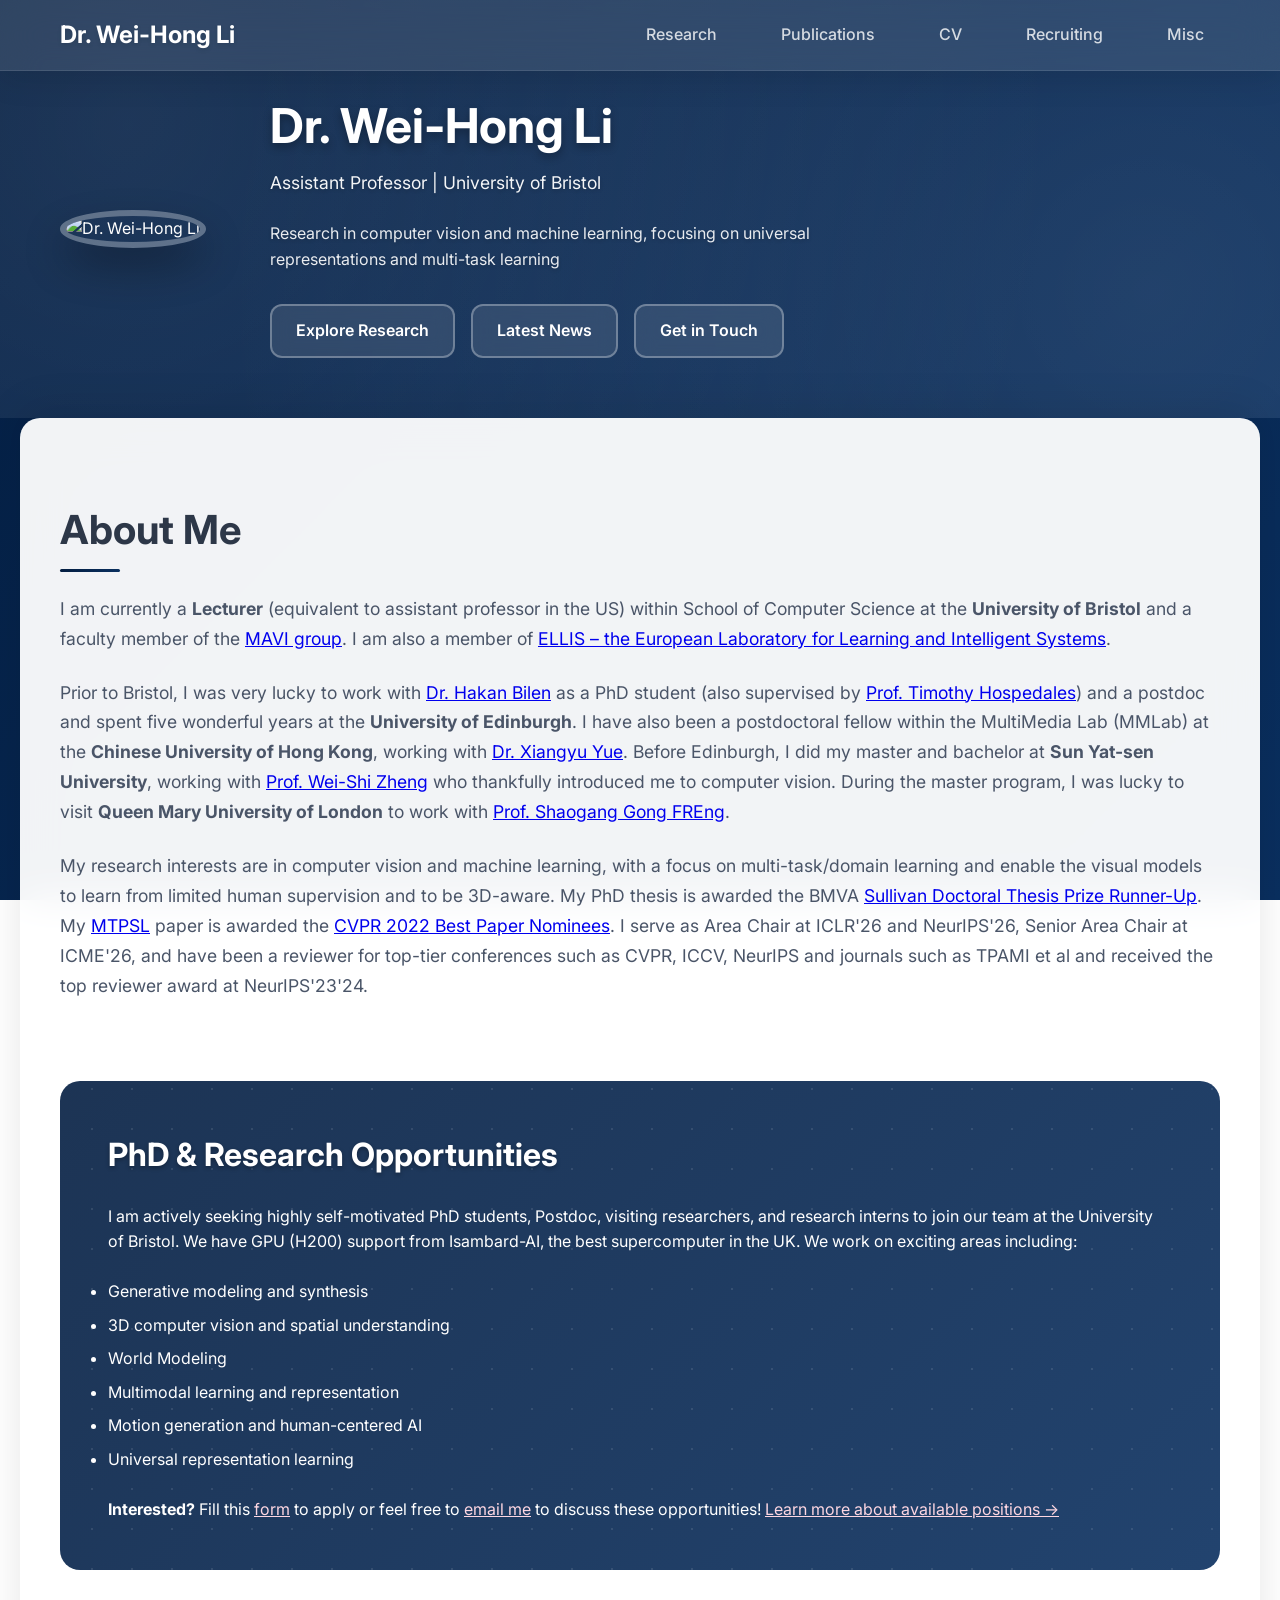
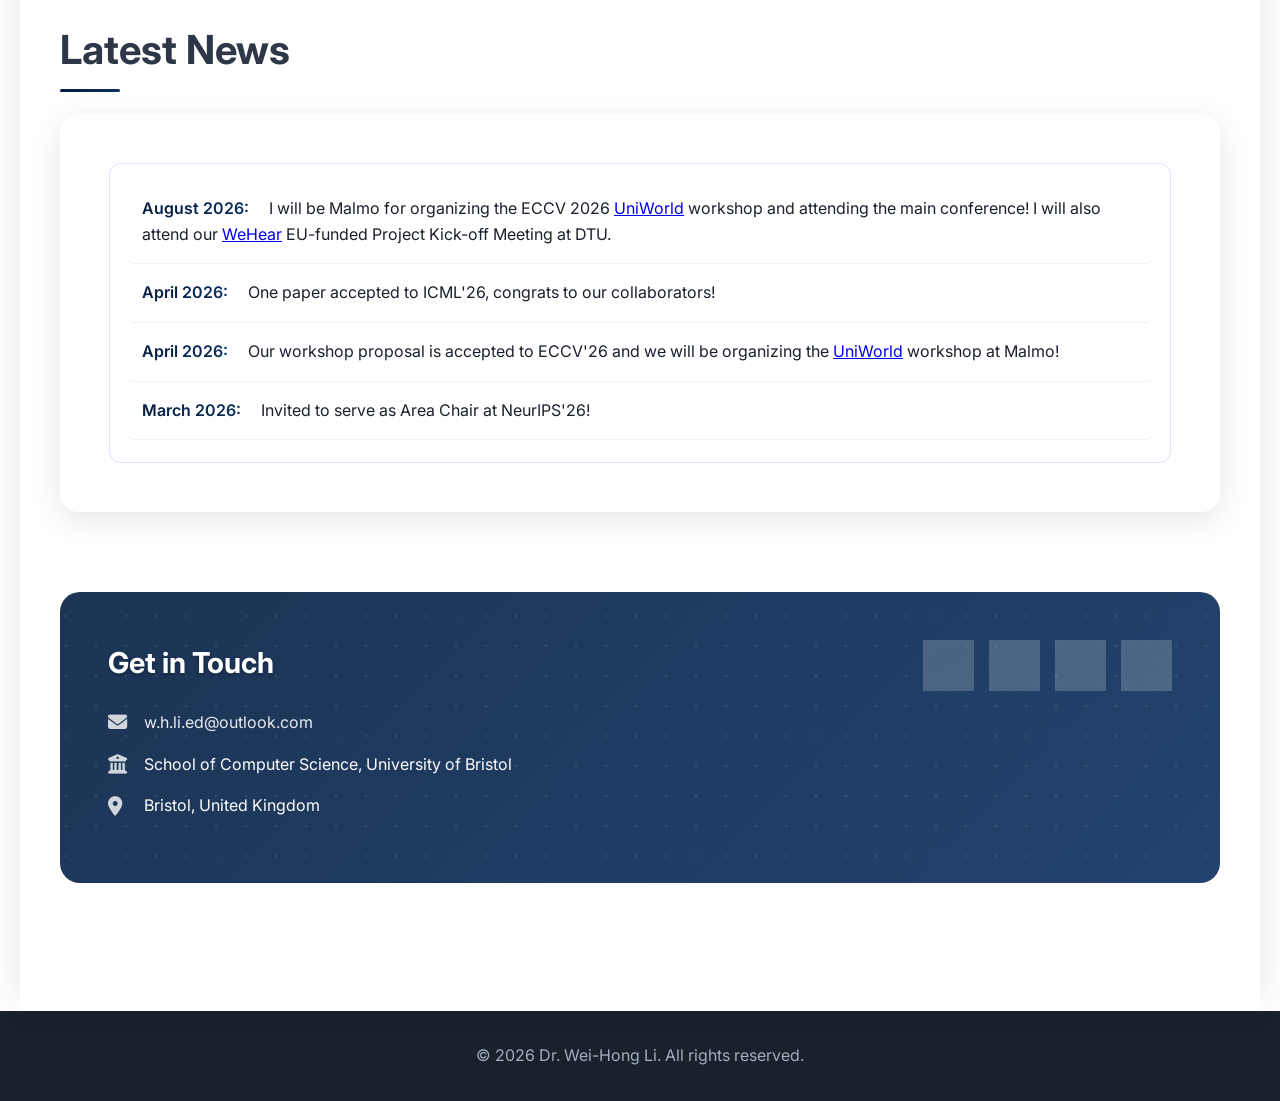
==== index.html @ 45d8a52e "update" ====
<!DOCTYPE html>
<html lang="en">
<head>
    <meta charset="UTF-8">
    <meta name="viewport" content="width=device-width, initial-scale=1.0">
    <title>Dr. Wei-Hong Li | Computer Vision & Machine Learning</title>
    <meta name="description" content="Professor at University of Bristol, specializing in universal representation learning, multi-task learning, and 3D-aware computer vision.">
    <meta name="keywords" content="Wei-Hong Li, Computer Vision, Machine Learning, Multi-task Learning, University of Bristol, MAVI, ELLIS">
    <meta name="author" content="Dr. Wei-Hong Li">
    
    <!-- Open Graph / Facebook -->
    <meta property="og:type" content="website">
    <meta property="og:url" content="https://WeihongLi-ac.github.io/">
    <meta property="og:title" content="Dr. Wei-Hong Li | Computer Vision & Machine Learning">
    <meta property="og:description" content="Professor at University of Bristol, specializing in universal representation learning, multi-task learning, and 3D-aware computer vision.">
    <meta property="og:image" content="https://WeihongLi-ac.github.io/images/MyPic.png">
    
    <!-- Twitter -->
    <meta property="twitter:card" content="summary_large_image">
    <meta property="twitter:url" content="https://WeihongLi-ac.github.io/">
    <meta property="twitter:title" content="Dr. Wei-Hong Li | Computer Vision & Machine Learning">
    <meta property="twitter:description" content="Professor at University of Bristol, specializing in universal representation learning, multi-task learning, and 3D-aware computer vision.">
    <meta property="twitter:image" content="https://WeihongLi-ac.github.io/images/MyPic.png">
    
    <link rel="icon" href="/images/favicon.ico">
    <link href="https://fonts.googleapis.com/css2?family=Inter:wght@300;400;500;600;700&display=swap" rel="stylesheet">
    <link href="https://cdnjs.cloudflare.com/ajax/libs/font-awesome/6.4.0/css/all.min.css" rel="stylesheet">
    
    <style>
        * {
            margin: 0;
            padding: 0;
            box-sizing: border-box;
        }
        
        body {
            font-family: 'Inter', sans-serif;
            line-height: 1.6;
            color: #1a202c;
            background: linear-gradient(135deg, #041E42 0%, #0A2F5F 100%);
            background-attachment: fixed;
        }
        
        .container {
            max-width: 1200px;
            margin: 0 auto;
            padding: 0 20px;
        }
        
        /* Navigation */
        .navbar {
            background: rgba(255, 255, 255, 0.1);
            backdrop-filter: blur(20px);
            position: fixed;
            top: 0;
            left: 0;
            right: 0;
            z-index: 1000;
            padding: 1rem 0;
            border-bottom: 1px solid rgba(255, 255, 255, 0.1);
            box-shadow: 0 8px 32px rgba(0, 0, 0, 0.1);
        }
        
        .nav-container {
            display: flex;
            justify-content: space-between;
            align-items: center;
        }
        
        .logo {
            font-size: 1.5rem;
            font-weight: 700;
            color: #ffffff;
            text-decoration: none;
            text-shadow: 0 2px 4px rgba(0, 0, 0, 0.1);
        }
        
        .nav-links {
            display: flex;
            list-style: none;
            gap: 2rem;
        }
        
        .nav-links a {
            color: rgba(255, 255, 255, 0.8);
            text-decoration: none;
            font-weight: 500;
            transition: all 0.3s ease;
            padding: 0.5rem 1rem;
            border-radius: 8px;
            position: relative;
        }
        
        .nav-links a:hover {
            color: #ffffff;
            background: rgba(255, 255, 255, 0.1);
            transform: translateY(-2px);
        }
        
        .mobile-menu-btn {
            display: none;
            background: none;
            border: none;
            font-size: 1.5rem;
            color: #4a5568;
            cursor: pointer;
        }
        
        /* Hero Section */
        .hero {
            padding: 100px 0 60px 0;
            background: linear-gradient(135deg, rgba(4, 30, 66, 0.9) 0%, rgba(10, 47, 95, 0.9) 100%);
            color: white;
            position: relative;
            overflow: hidden;
        }
        
        .hero::before {
            content: '';
            position: absolute;
            top: -50%;
            left: -50%;
            width: 200%;
            height: 200%;
            background: 
                radial-gradient(circle at 30% 40%, rgba(255, 255, 255, 0.1) 0%, transparent 50%),
                radial-gradient(circle at 70% 60%, rgba(255, 255, 255, 0.1) 0%, transparent 50%);
            animation: float 20s ease-in-out infinite;
            z-index: 0;
        }
        
        @keyframes float {
            0%, 100% { transform: rotate(0deg) translate(0px); }
            50% { transform: rotate(180deg) translate(20px); }
        }
            top: -50%;
            left: -50%;
            width: 200%;
            height: 200%;
            background: radial-gradient(circle, rgba(255, 255, 255, 0.1) 1px, transparent 1px);
            background-size: 50px 50px;
            animation: float 20s linear infinite;
        }
        
        @keyframes float {
            0% { transform: translate(-50%, -50%) rotate(0deg); }
            100% { transform: translate(-50%, -50%) rotate(360deg); }
        }
        
        .hero-content {
            display: grid;
            grid-template-columns: auto 1fr;
            gap: 4rem;
            align-items: center;
            position: relative;
            z-index: 1;
        }
        
        .hero-text h1 {
            font-size: 3rem;
            font-weight: 700;
            margin-bottom: 1rem;
            line-height: 1.1;
            text-shadow: 0 4px 8px rgba(0, 0, 0, 0.3);
            position: relative;
            z-index: 1;
        }
        
        .hero-text .subtitle {
            font-size: 1.1rem;
            margin-bottom: 1.5rem;
            opacity: 0.95;
            text-shadow: 0 2px 4px rgba(0, 0, 0, 0.2);
            position: relative;
            z-index: 1;
        }
        
        .hero-text .description {
            font-size: 1rem;
            margin-bottom: 2rem;
            opacity: 0.9;
            max-width: 600px;
            text-shadow: 0 2px 4px rgba(0, 0, 0, 0.2);
            position: relative;
            z-index: 1;
        }
        
        .hero-buttons {
            display: flex;
            gap: 1rem;
            flex-wrap: wrap;
        }
        
        .btn {
            display: inline-block;
            padding: 12px 24px;
            border-radius: 12px;
            text-decoration: none;
            font-weight: 600;
            transition: all 0.3s ease;
            border: 2px solid transparent;
            position: relative;
            overflow: hidden;
        }
        
        .btn::before {
            content: '';
            position: absolute;
            top: 0;
            left: -100%;
            width: 100%;
            height: 100%;
            background: linear-gradient(90deg, transparent, rgba(255, 255, 255, 0.2), transparent);
            transition: left 0.5s ease;
        }
        
        .btn:hover::before {
            left: 100%;
        }
        
        .btn-primary {
            background: rgba(255, 255, 255, 0.1);
            color: white;
            border-color: rgba(255, 255, 255, 0.3);
            backdrop-filter: blur(10px);
        }
        
        .btn-primary:hover {
            background: rgba(255, 255, 255, 0.2);
            color: white;
            transform: translateY(-2px);
            box-shadow: 0 8px 25px rgba(255, 255, 255, 0.3);
        }
        
        .btn-outline {
            background: rgba(255, 255, 255, 0.1);
            color: white;
            border-color: rgba(255, 255, 255, 0.3);
            backdrop-filter: blur(10px);
        }
        
        .btn-outline:hover {
            background: rgba(255, 255, 255, 0.2);
            color: white;
            transform: translateY(-2px);
            box-shadow: 0 8px 25px rgba(255, 255, 255, 0.2);
        }
        
        .hero-image {
            position: relative;
        }
        
        .profile-image {
            width: 280px;
            height: 280px;
            border-radius: 50%;
            object-fit: cover;
            border: 6px solid rgba(255, 255, 255, 0.3);
            box-shadow: 0 20px 40px rgba(0,0,0,0.3);
            position: relative;
            z-index: 1;
            transition: transform 0.3s ease;
        }
        
        .profile-image:hover {
            transform: scale(1.05);
        }
        
        /* Main Content */
        .main {
            padding: 80px 0;
            background: rgba(255, 255, 255, 0.95);
            backdrop-filter: blur(20px);
            margin: 0 20px;
            border-radius: 20px 20px 0 0;
            box-shadow: 0 -10px 40px rgba(0, 0, 0, 0.1);
            position: relative;
        }
        
        .section {
            margin-bottom: 80px;
        }
        
        .section h2 {
            font-size: 2.5rem;
            font-weight: 700;
            margin-bottom: 2rem;
            color: #2d3748;
            position: relative;
        }
        
        .section h2::after {
            content: '';
            position: absolute;
            bottom: -10px;
            left: 0;
            width: 60px;
            height: 3px;
            background: linear-gradient(90deg, #041E42, #0A2F5F);
            border-radius: 2px;
        }
        
        .section p {
            font-size: 1.1rem;
            color: #4a5568;
            margin-bottom: 1.5rem;
            line-height: 1.7;
        }
        
        /* Research Focus */
        .research-grid {
            display: grid;
            grid-template-columns: repeat(auto-fit, minmax(300px, 1fr));
            gap: 2rem;
            margin-top: 2rem;
        }
        
        .research-card {
            background: rgba(255, 255, 255, 0.8);
            padding: 2rem;
            border-radius: 16px;
            backdrop-filter: blur(10px);
            border: 1px solid rgba(255, 255, 255, 0.2);
            box-shadow: 0 8px 32px rgba(0, 0, 0, 0.1);
            transition: all 0.3s ease;
        }
        
        .research-card:hover {
            transform: translateY(-5px);
            box-shadow: 0 20px 40px rgba(0, 0, 0, 0.15);
            background: rgba(255, 255, 255, 0.95);
        }
        
        .research-card h3 {
            font-size: 1.3rem;
            font-weight: 600;
            margin-bottom: 1rem;
            color: #2d3748;
            transition: color 0.3s ease;
        }
        
        .research-card:hover h3 {
            color: #041E42;
        }
        
        /* Recognition Section */
        .recognition-grid {
            display: grid;
            grid-template-columns: repeat(auto-fit, minmax(250px, 1fr));
            gap: 1.5rem;
            margin-top: 2rem;
        }
        
        .achievement {
            background: rgba(255, 255, 255, 0.8);
            padding: 1.5rem;
            border-radius: 12px;
            border-left: 4px solid transparent;
            border-image: linear-gradient(180deg, #667eea, #764ba2) 1;
            backdrop-filter: blur(10px);
            box-shadow: 0 4px 20px rgba(0, 0, 0, 0.1);
            transition: all 0.3s ease;
        }
        
        .achievement:hover {
            transform: translateY(-3px);
            box-shadow: 0 10px 30px rgba(0, 0, 0, 0.15);
        }
        
        .achievement .icon {
            font-size: 1.5rem;
            background: linear-gradient(90deg, #041E42, #0A2F5F);
            -webkit-background-clip: text;
            -webkit-text-fill-color: transparent;
            background-clip: text;
            margin-bottom: 0.5rem;
        }
        
        .achievement h4 {
            font-weight: 600;
            margin-bottom: 0.5rem;
            color: #2d3748;
        }
        
        /* News Section */
        .news-section {
            background: rgba(255, 255, 255, 0.7);
            backdrop-filter: blur(20px);
            padding: 3rem;
            border-radius: 20px;
            margin: 2rem 0;
            border: 1px solid rgba(255, 255, 255, 0.2);
            box-shadow: 0 8px 32px rgba(0, 0, 0, 0.1);
        }
        
        .scrolling-news {
            height: 300px;
            overflow-y: auto;
            border: 1px solid rgba(102, 126, 234, 0.2);
            border-radius: 12px;
            background: rgba(255, 255, 255, 0.8);
            backdrop-filter: blur(10px);
            padding: 1rem;
        }
        
        .scrolling-news::-webkit-scrollbar {
            width: 6px;
        }
        
        .scrolling-news::-webkit-scrollbar-track {
            background: rgba(4, 30, 66, 0.1);
            border-radius: 3px;
        }
        
        .scrolling-news::-webkit-scrollbar-thumb {
            background: linear-gradient(180deg, #041E42, #0A2F5F);
            border-radius: 3px;
        }
        
        .news-list {
            list-style: none;
            max-height: 400px;
            overflow-y: auto;
        }
        
        .news-item {
            padding: 1rem;
            border-bottom: 1px solid rgba(102, 126, 234, 0.1);
            transition: all 0.3s ease;
            border-radius: 8px;
        }
        
        .news-item:hover {
            background: rgba(4, 30, 66, 0.05);
            transform: translateX(5px);
        }
        
        .news-item:last-child {
            border-bottom: none;
        }
        
        .news-date {
            font-weight: 600;
            background: linear-gradient(90deg, #041E42, #0A2F5F);
            -webkit-background-clip: text;
            -webkit-text-fill-color: transparent;
            background-clip: text;
            margin-right: 1rem;
        }
        
        /* Research Areas */
        .research-areas {
            display: grid;
            grid-template-columns: repeat(auto-fit, minmax(300px, 1fr));
            gap: 2rem;
            margin-top: 2rem;
        }
        
        .research-area {
            background: rgba(255, 255, 255, 0.8);
            border: 1px solid rgba(255, 255, 255, 0.2);
            border-radius: 16px;
            padding: 2rem;
            backdrop-filter: blur(10px);
            box-shadow: 0 8px 32px rgba(0, 0, 0, 0.1);
            transition: all 0.3s ease;
        }
        
        .research-area:hover {
            transform: translateY(-5px);
            box-shadow: 0 20px 40px rgba(0, 0, 0, 0.15);
            background: rgba(255, 255, 255, 0.95);
        }
        
        .research-area h3 {
            color: #2d3748;
            margin-bottom: 1rem;
            font-size: 1.2rem;
            font-weight: 600;
            display: flex;
            align-items: center;
            gap: 0.5rem;
        }
        
        .research-area h3 i {
            background: linear-gradient(90deg, #041E42, #0A2F5F);
            -webkit-background-clip: text;
            -webkit-text-fill-color: transparent;
            background-clip: text;
        }
        
        .research-area p {
            color: #4a5568;
            line-height: 1.6;
        }
        
        /* Publications */
        .publications-grid {
            display: grid;
            gap: 2rem;
            margin-top: 2rem;
        }
        
        .paper-card {
            background: rgba(255, 255, 255, 0.8);
            padding: 2rem;
            border-radius: 16px;
            backdrop-filter: blur(10px);
            border: 1px solid rgba(255, 255, 255, 0.2);
            box-shadow: 0 8px 32px rgba(0, 0, 0, 0.1);
            transition: all 0.3s ease;
        }
        
        .paper-card:hover {
            box-shadow: 0 20px 40px rgba(0, 0, 0, 0.15);
            transform: translateY(-5px);
            background: rgba(255, 255, 255, 0.95);
        }
        
        .paper-title {
            font-size: 1.3rem;
            font-weight: 600;
            color: #2d3748;
            margin-bottom: 0.5rem;
            transition: color 0.3s ease;
        }
        
        .paper-card:hover .paper-title {
            color: #041E42;
        }
        
        .paper-authors {
            color: #4a5568;
            margin-bottom: 0.5rem;
        }
        
        .paper-venue {
            color: #718096;
            font-size: 0.9rem;
            margin-bottom: 1rem;
        }
        
        .paper-venue .highlight {
            background: linear-gradient(90deg, #041E42, #0A2F5F);
            -webkit-background-clip: text;
            -webkit-text-fill-color: transparent;
            background-clip: text;
            font-weight: 600;
        }
        
        .paper-links {
            display: flex;
            gap: 1rem;
            flex-wrap: wrap;
        }
        
        .paper-link {
            color: #041E42;
            text-decoration: none;
            font-size: 0.9rem;
            font-weight: 500;
            padding: 0.3rem 0.8rem;
            border-radius: 6px;
            background: rgba(4, 30, 66, 0.1);
            transition: all 0.3s ease;
        }
        
        .paper-link:hover {
            background: rgba(4, 30, 66, 0.2);
            transform: translateY(-1px);
            color: #041E42;
            text-decoration: none;
        }
        
        /* Opportunities Section */
        .opportunities {
            background: linear-gradient(135deg, rgba(4, 30, 66, 0.9) 0%, rgba(10, 47, 95, 0.9) 100%);
            color: white;
            padding: 3rem;
            border-radius: 20px;
            margin: 3rem 0;
            position: relative;
            overflow: hidden;
        }
        
        .opportunities::before {
            content: '';
            position: absolute;
            top: 0;
            left: 0;
            right: 0;
            bottom: 0;
            background: radial-gradient(circle at 80% 20%, rgba(255, 255, 255, 0.1) 1px, transparent 1px);
            background-size: 40px 40px;
            z-index: 0;
            pointer-events: none;
        }
        
        .opportunities h3 {
            font-size: 2rem;
            margin-bottom: 1.5rem;
            text-shadow: 0 2px 4px rgba(0, 0, 0, 0.3);
            position: relative;
            z-index: 1;
        }
        
        .opportunities ul {
            margin: 1.5rem 0;
            position: relative;
            z-index: 1;
        }
        
        .opportunities li {
            margin-bottom: 0.5rem;
        }
        
        .opportunities p {
            position: relative;
            z-index: 1;
        }
        
        .opportunities a {
            color: #fed7e2;
            text-decoration: underline;
            transition: all 0.3s ease;
            position: relative;
            z-index: 2;
        }
        
        .opportunities a:hover {
            color: #ffffff;
            text-decoration: underline;
            text-shadow: 0 0 8px rgba(254, 215, 226, 0.6);
        }
        
        /* Contact Section */
        .contact {
            background: linear-gradient(135deg, rgba(4, 30, 66, 0.9) 0%, rgba(10, 47, 95, 0.9) 100%);
            color: white;
            padding: 3rem;
            border-radius: 20px;
            margin: 3rem 0;
            position: relative;
            overflow: hidden;
        }
        
        .contact::before {
            content: '';
            position: absolute;
            top: 0;
            left: 0;
            right: 0;
            bottom: 0;
            background: radial-gradient(circle at 20% 80%, rgba(255, 255, 255, 0.1) 1px, transparent 1px);
            background-size: 30px 30px;
        }
        
        .contact-content {
            display: grid;
            grid-template-columns: 1fr auto;
            gap: 3rem;
            align-items: start;
        }
        
        .contact-info h3 {
            font-size: 1.8rem;
            margin-bottom: 1.5rem;
            text-shadow: 0 2px 4px rgba(0, 0, 0, 0.3);
            position: relative;
            z-index: 1;
        }
        
        .contact-item {
            display: flex;
            align-items: center;
            gap: 1rem;
            margin-bottom: 1rem;
            position: relative;
            z-index: 1;
        }
        
        .contact-item i {
            font-size: 1.2rem;
            color: rgba(255, 255, 255, 0.8);
            width: 20px;
        }
        
        .contact-item a {
            color: rgba(255, 255, 255, 0.9);
            text-decoration: none;
            transition: all 0.3s ease;
        }
        
        .contact-item a:hover {
            color: white;
            text-decoration: underline;
        }
        
        .social-links {
            display: flex;
            gap: 1rem;
            flex-wrap: wrap;
        }
        
        .social-link {
            display: flex;
            align-items: center;
            justify-content: center;
            width: 50px;
            height: 50px;
            background: rgba(255, 255, 255, 0.2);
            border-radius: 50%;
            text-decoration: none;
            color: white;
            transition: all 0.3s ease;
            font-size: 1.2rem;
            backdrop-filter: blur(10px);
            border: 1px solid rgba(255, 255, 255, 0.3);
            position: relative;
            z-index: 1;
        }
        
        .social-link:hover {
            transform: translateY(-3px) scale(1.1);
            background: rgba(255, 255, 255, 0.3);
            box-shadow: 0 10px 20px rgba(0, 0, 0, 0.2);
            color: white;
        }
        
        /* Back to Top Button */
        .back-to-top {
            position: fixed;
            bottom: 2rem;
            right: 2rem;
            width: 50px;
            height: 50px;
            background: linear-gradient(90deg, #041E42, #0A2F5F);
            color: white;
            border: none;
            border-radius: 50%;
            cursor: pointer;
            display: flex;
            align-items: center;
            justify-content: center;
            font-size: 1.2rem;
            box-shadow: 0 4px 15px rgba(4, 30, 66, 0.4);
            transition: all 0.3s ease;
            opacity: 0;
            pointer-events: none;
            z-index: 1000;
        }
        
        .back-to-top:hover {
            transform: translateY(-3px) scale(1.1);
            box-shadow: 0 8px 25px rgba(4, 30, 66, 0.6);
        }
        
        .social-link:hover {
            background-color: #718096;
            transform: translateY(-2px);
        }
        
        /* Footer */
        .footer {
            background: #1a202c;
            color: white;
            text-align: center;
            padding: 2rem 0;
        }
        
        .footer p {
            color: #a0aec0;
        }
        
        /* Responsive Design */
        @media (max-width: 768px) {
            .nav-links {
                display: none;
                position: absolute;
                top: 100%;
                left: 0;
                right: 0;
                background: rgba(4, 30, 66, 0.98);
                backdrop-filter: blur(20px);
                flex-direction: column;
                padding: 1rem;
                box-shadow: 0 8px 32px rgba(0, 0, 0, 0.3);
                border-top: 1px solid rgba(255, 255, 255, 0.1);
            }
            
            .nav-links.active {
                display: flex;
            }
            
            .nav-links a {
                padding: 1rem;
                border-bottom: 1px solid rgba(255, 255, 255, 0.1);
                color: rgba(255, 255, 255, 0.9);
                text-align: center;
            }
            
            .nav-links a:last-child {
                border-bottom: none;
            }
            
            .nav-links a:hover, .nav-links a.active {
                background: rgba(255, 255, 255, 0.1);
                color: white;
                transform: none;
            }
            
            .mobile-menu-btn {
                display: block;
            }
            
            .hero-content {
                grid-template-columns: 1fr;
                text-align: center;
                gap: 2rem;
            }
            
            .hero-text h1 {
                font-size: 2.5rem;
            }
            
            .profile-image {
                width: 200px;
                height: 200px;
            }
            
            .contact-content {
                grid-template-columns: 1fr;
                gap: 2rem;
            }
            
            .social-links {
                justify-content: center;
            }
        }
        
        /* Smooth scrolling */
        html {
            scroll-behavior: smooth;
        }
        
        /* Animation classes */
        .fade-in {
            opacity: 0;
            transform: translateY(20px);
            transition: all 0.6s ease;
        }
        
        .fade-in.visible {
            opacity: 1;
            transform: translateY(0);
        }
    </style>
</head>

<body>
    <!-- Navigation -->
    <nav class="navbar">
        <div class="container">
            <div class="nav-container">
                <a href="#" class="logo">Dr. Wei-Hong Li</a>
                <ul class="nav-links">
                    <li><a href="research.html">Research</a></li>
                    <li><a href="publications.html">Publications</a></li>
                    <li><a href="cv.html">CV</a></li>
                    <li><a href="recruiting.html">Recruiting</a></li>
                    <li><a href="fitness.html">Misc</a></li>
                </ul>
                <button class="mobile-menu-btn">
                    <i class="fas fa-bars"></i>
                </button>
            </div>
        </div>
    </nav>

    <!-- Hero Section -->
    <section class="hero">
        <div class="container">
            <div class="hero-content">
                <div class="hero-image">
                    <img src="images/croped_academic.png" alt="Dr. Wei-Hong Li" class="profile-image">
                </div>
                <div class="hero-text">
                    <h1>Dr. Wei-Hong Li</h1>
                    <p class="subtitle">Assistant Professor | University of Bristol</p>
                    <p class="description">
                        Research in computer vision and machine learning, focusing on 
                        universal representations and multi-task learning
                    </p>
                    <div class="hero-buttons">
                        <a href="research-interests.html" class="btn btn-primary">Explore Research</a>
                        <a href="#news" class="btn btn-outline">Latest News</a>
                        <a href="#contact" class="btn btn-outline">Get in Touch</a>
                    </div>
                </div>
            </div>
        </div>
    </section>

    <!-- Main Content -->
    <main class="main">
        <div class="container">
            <!-- About Section -->
            <section id="about" class="section fade-in">
                <h2>About Me</h2>
                <p>
                    I am currently a <strong>Lecturer</strong> (equivalent to assistant professor in the US) within School of Computer Science at the 
                    <strong>University of Bristol</strong> and a faculty member of the 
                    <a href="https://uob-mavi.github.io/people/" target="_blank">MAVI group</a>. 
                    I am also a member of <a href="https://ellis.eu/members" target="_blank">ELLIS – the European Laboratory for Learning and Intelligent Systems</a>.
                </p>
                <p>
                    Prior to Bristol, I was very lucky to work with <a href="http://homepages.inf.ed.ac.uk/hbilen/index.html" target="_blank">Dr. Hakan Bilen</a> 
                    as a PhD student (also supervised by <a href="https://homepages.inf.ed.ac.uk/thospeda/" target="_blank">Prof. Timothy Hospedales</a>) and a postdoc 
                    and spent five wonderful years at the <strong>University of Edinburgh</strong>. I have also been a postdoctoral fellow within the 
                    MultiMedia Lab (MMLab) at the <strong>Chinese University of Hong Kong</strong>, working with 
                    <a href="https://xyue.io" target="_blank">Dr. Xiangyu Yue</a>. Before Edinburgh, I did my master and bachelor at 
                    <strong>Sun Yat-sen University</strong>, working with <a href="http://www.isee-ai.cn/~zhwshi/index.html" target="_blank">Prof. Wei-Shi Zheng</a> 
                    who thankfully introduced me to computer vision. During the master program, I was lucky to visit 
                    <strong>Queen Mary University of London</strong> to work with 
                    <a href="https://ssgong.github.io" target="_blank">Prof. Shaogang Gong FREng</a>.
                </p>
                <p>
                    My research interests are in computer vision and machine learning, with a focus on multi-task/domain learning and 
                    enable the visual models to learn from limited human supervision and to be 3D-aware. My PhD thesis is awarded the 
                    BMVA <a href="https://www.bmva.org/bursaries/sullivan-prize.html" target="_blank">Sullivan Doctoral Thesis Prize Runner-Up</a>. 
                    My <a href="https://groups.inf.ed.ac.uk/vico/research/MTPSL/" target="_blank">MTPSL</a> paper is awarded the 
                    <a href="https://twitter.com/CVPR/status/1539772091112857600" target="_blank">CVPR 2022 Best Paper Nominees</a>. 
                    I serve as Area Chair at ICLR'26 and NeurIPS'26, Senior Area Chair at ICME'26, and have been a reviewer for top-tier conferences such as CVPR, ICCV, NeurIPS and journals such as TPAMI et al and 
                    received the top reviewer award at NeurIPS'23'24.
                </p>
            </section>

            <!-- Opportunities Section -->
            <section id="opportunities" class="opportunities fade-in">
                <h3><a href="recruiting.html" style="color: inherit; text-decoration: none;">PhD & Research Opportunities</a></h3>
                <p>
                    I am actively seeking highly self-motivated PhD students, Postdoc, visiting researchers, and research interns 
                    to join our team at the University of Bristol. We have GPU (H200) support from Isambard-AI, the best supercomputer in the UK. We work on exciting areas including:
                </p>
                <ul>
                    <li>Generative modeling and synthesis</li>
                    <li>3D computer vision and spatial understanding</li>
                    <li>World Modeling</li>
                    <li>Multimodal learning and representation</li>
                    <li>Motion generation and human-centered AI</li>
                    <li>Universal representation learning</li>
                </ul>
                <p>
                    <strong>Interested?</strong> Fill this <a href="https://docs.google.com/forms/d/e/1FAIpQLSeueI4kdXnJxqFL6viIbqwU1eaFEmVZi-xHPGxLydtZOnCFVQ/viewform?usp=header">form</a> to apply or feel free to <a href="mailto:whli.bristol@gmail.com">email me</a> to discuss these opportunities! 
                    <a href="recruiting.html" style="color: #fed7e2;">Learn more about available positions →</a>
                </p>
            </section>

            <!-- News Section -->
            <section id="news" class="section fade-in">
                <h2>Latest News</h2>
                <div class="news-section">
                    <div class="scrolling-news">
                        <div class="news-item">
                            <span class="news-date">August 2026:</span>
                            I will be Malmo for organizing the ECCV 2026 <a href="https://uniworld-ai.github.io">UniWorld</a> workshop and attending the main conference! I will also attend our <a href="https://cordis.europa.eu/project/id/101298706">WeHear</a> EU-funded Project Kick-off Meeting at DTU.
                        </div>
                        <div class="news-item">
                            <span class="news-date">April 2026:</span>
                            One paper accepted to ICML'26, congrats to our collaborators!
                        </div>
                        <div class="news-item">
                            <span class="news-date">April 2026:</span>
                            Our workshop proposal is accepted to ECCV'26 and we will be organizing the <a href="https://uniworld-ai.github.io">UniWorld</a> workshop at Malmo!
                        </div>
                        <div class="news-item">
                            <span class="news-date">March 2026:</span>
                            Invited to serve as Area Chair at NeurIPS'26!
                        </div>
                        <div class="news-item">
                            <span class="news-date">March 2026:</span>
                            Happy to share that I am awarded a <a href="https://www.nvidia.com/en-us/industries/higher-education-research/academic-grant-program/">NVIDIA Academic Grant</a>.
                        </div>
                        <div class="news-item">
                            <span class="news-date">February 2026:</span>
                            One paper accepted to CVPR'26. Congrats to Xiaoye who was doing remote intern with me and Chen and Xiangyu from CUHK!
                        </div>
                        <div class="news-item">
                            <span class="news-date">September 2025:</span>
                            Invited to serve as Area Chair at ICLR'26!
                        </div>
                        <div class="news-item">
                            <span class="news-date">July 2025:</span>
                            I am excited to join the University of Bristol as a Lecturer and a core faculty within the <a href="https://uob-mavi.github.io/people/" target="_blank">MAVI group</a>!
                        </div>
                        <div class="news-item">
                            <span class="news-date">June 2025:</span>
                            One paper accepted to ICCV 2025. Congrats to Yilei, Yiyuan, Minghong, and Xiangyu!
                        </div>
                        <div class="news-item">
                            <span class="news-date">March 2025:</span>
                            I will join the University of Bristol as a Lecturer (Assistant Professor) and will be co-leading the <a href="https://uob-mavi.github.io/people/" target="_blank">MAVI group</a> in fall 2025!
                        </div>
                        <div class="news-item">
                            <span class="news-date">February 2025:</span>
                            One paper accepted to CVPR 2025. Congrats to Chen, Xiangyu and our collaborators!
                        </div>
                        <div class="news-item">
                            <span class="news-date">November 2024:</span>
                            Received the <a href="https://neurips.cc/Conferences/2024/ProgramCommittee" target="_blank">Top Reviewer Award at NeurIPS 2024</a>.
                        </div>
                        <div class="news-item">
                            <span class="news-date">October 2024:</span>
                            One paper accepted to NeurIPS 2024. Congrats to Lingxiao, Xiangyu and our collaborators!
                        </div>
                        <div class="news-item">
                            <span class="news-date">January 2024:</span>
                            One paper accepted to ICLR 2024. Congrats to Steven, Ales, and Hakan!
                        </div>
                        <div class="news-item">
                            <span class="news-date">November 2023:</span>
                            Received the Top Reviewer Award at NeurIPS 2023.
                        </div>
                        <div class="news-item">
                            <span class="news-date">November 2023:</span>
                            Received the BMVA Sullivan Doctoral Thesis Prize Runner-Up.
                        </div>
                        <div class="news-item">
                            <span class="news-date">October 2023:</span>
                            Giving an invited talk about Universal Representation Learning (including our recent 3D-aware MTL paper) at the AI seminar at HKUST-GZ.
                        </div>
                        <div class="news-item">
                            <span class="news-date">October 2023:</span>
                            We have released a preprint of our recent work on 3D-aware multi-task learning. Make sure to check it out!
                        </div>
                        <div class="news-item">
                            <span class="news-date">July 2023:</span>
                            Our Universal Representations paper is accepted by IJCV. Congrats to Xialei and Hakan!
                        </div>
                        <div class="news-item">
                            <span class="news-date">July 2023:</span>
                            Giving a talk about our MTPSL paper at the IPAB Workshop.
                        </div>
                        <div class="news-item">
                            <span class="news-date">June 2023:</span>
                            Presenting our TSA paper at the Affordable Machine Learning Workshop.
                        </div>
                        <div class="news-item">
                            <span class="news-date">March 2023:</span>
                            Giving an invited talk (Learning universal representations across tasks and domains) at the Sun Yat-sen University, China.
                        </div>
                        <div class="news-item">
                            <span class="news-date">December 2022:</span>
                            My PhD thesis titled "Learning universal representations across tasks and domains" has been released!
                        </div>
                        <div class="news-item">
                            <span class="news-date">September 2022:</span>
                            We are organizing the Universal Representations for Computer Vision Workshop at BMVC 2022. We invite submissions of regular and short papers. See Call for Papers for more details!
                        </div>
                        <div class="news-item">
                            <span class="news-date">September 2022:</span>
                            One paper accepted by TMM. Congrats to Yu-Kun, Fa-Ting, and Wei-Shi!
                        </div>
                        <div class="news-item">
                            <span class="news-date">August 2022:</span>
                            I am excited to start my postdoc at the University of Edinburgh, working with Hakan Bilen!
                        </div>
                        <div class="news-item">
                            <span class="news-date">August 2022:</span>
                            I have passed my PhD viva with my thesis "Learning Universal Representations Across Tasks and Domains". Great thanks to examiners Amir Zamir and Laura Sevilla and my supervisor Hakan Bilen!
                        </div>
                        <div class="news-item">
                            <span class="news-date">July 2022:</span>
                            We've released the code of our Universal Representation Learning paper.
                        </div>
                        <div class="news-item">
                            <span class="news-date">June 2022:</span>
                            We've released the code of our "Learning Multiple Dense Prediction Tasks from Partially Annotated Data" paper (CVPR 2022).
                        </div>
                        <div class="news-item">
                            <span class="news-date">June 2022:</span>
                            Our "Learning Multiple Dense Prediction Tasks from Partially Annotated Data" paper is listed in the CVPR 2022 Best Paper Finalists.
                        </div>
                        <div class="news-item">
                            <span class="news-date">April 2022:</span>
                            We've released a preprint of our work 'Universal Representations: A Unified Look at Multiple Task and Domain Learning'.
                        </div>
                        <div class="news-item">
                            <span class="news-date">March 2022:</span>
                            We've released the code of our TSA paper (CVPR 2022).
                        </div>
                        <div class="news-item">
                            <span class="news-date">March 2022:</span>
                            Two papers accepted to CVPR 2022. Congrats to Xialei and Hakan!
                        </div>
                        <div class="news-item">
                            <span class="news-date">February 2022:</span>
                            Giving an invited presentation (Universal Representation Learning and Task-specific Adaptation for Few-shot Learning) in VGG, University of Oxford.
                        </div>
                        <div class="news-item">
                            <span class="news-date">February 2022:</span>
                            I maintain an up-to-date list of works on Multi-task Learning here.
                        </div>
                        <div class="news-item">
                            <span class="news-date">December 2021:</span>
                            We've released a preprint of our work on Multi-task Partially Supervised Learning.
                        </div>
                        <div class="news-item">
                            <span class="news-date">October 2021:</span>
                            We've released the code of our URL paper (ICCV 2021).
                        </div>
                        <div class="news-item">
                            <span class="news-date">July 2021:</span>
                            One paper to appear at ICCV 2021. Congrats to Xialei and Hakan!
                        </div>
                        <div class="news-item">
                            <span class="news-date">July 2021:</span>
                            We've released a preprint of our recent work on 'Cross-domain Few-shot Learning with Task-specific Adapters'.
                        </div>
                        <div class="news-item">
                            <span class="news-date">April 2021:</span>
                            We've released the code of semi-supervised important people detection (CVPR 2020).
                        </div>
                        <div class="news-item">
                            <span class="news-date">March 2021:</span>
                            We've released a preprint of our recent work on 'Universal Representation Learning from Multiple Domains for Few-shot Classification'.
                        </div>
                        <div class="news-item">
                            <span class="news-date">December 2020:</span>
                            Code for our "MINI-Net: Multiple Instance Ranking Network for Video Highlight Detection" paper is available.
                        </div>
                        <div class="news-item">
                            <span class="news-date">September 2020:</span>
                            Code for our "Knowledge Distillation for Multi-task Learning" paper is now available.
                        </div>
                        <div class="news-item">
                            <span class="news-date">August 2020:</span>
                            Attending and presenting our work at ECCV 2020.
                        </div>
                        <div class="news-item">
                            <span class="news-date">July 2020:</span>
                            One paper to appear at ECCV 2020 and one at the IPCV Workshop.
                        </div>
                        <div class="news-item">
                            <span class="news-date">June 2020:</span>
                            We've released the EMS and ENCAA datasets.
                        </div>
                        <div class="news-item">
                            <span class="news-date">February 2020:</span>
                            One paper to appear at CVPR 2020. The paper and poster are now online.
                        </div>
                        <div class="news-item">
                            <span class="news-date">January 2020:</span>
                            Attending the Informatics Workshop (Meta-learning) at University of Edinburgh.
                        </div>
                        <div class="news-item">
                            <span class="news-date">December 2019:</span>
                            The paper and code of our recent work on semi-supervised learning are now available at our project page.
                        </div>
                        <div class="news-item">
                            <span class="news-date">December 2019:</span>
                            Attending the Huawei Research Workshop in Shanghai.
                        </div>
                        <div class="news-item">
                            <span class="news-date">November 2019:</span>
                            Attending the Amazon Research Day and presenting my recent work on semi-supervised learning.
                        </div>
                        <div class="news-item">
                            <span class="news-date">September 2019:</span>
                            Pass my first annual review.
                        </div>
                        <div class="news-item">
                            <span class="news-date">June 2019:</span>
                            Attending CVPR 2019 in Long Beach, USA, for presenting my recent paper on important people detection.
                        </div>
                        <div class="news-item">
                            <span class="news-date">April 2019:</span>
                            The Paper, Code and Supplementary Material of our CVPR 2019 paper are available at our project page.
                        </div>
                        <div class="news-item">
                            <span class="news-date">March 2019:</span>
                            The paper One-pass Person Re-identification by Sketched Online Discriminant Analysis is accepted to be published in Pattern Recognition (PR). Congrats to Zhuowei Zhong and Wei-Shi Zheng.
                        </div>
                        <div class="news-item">
                            <span class="news-date">February 2019:</span>
                            The paper Learning to Learn Relation for Important People Detection in Still Images is accepted by CVPR 2019. Congrats to Fa-Ting Hong and Wei-Shi Zheng.
                        </div>
                        <div class="news-item">
                            <span class="news-date">February 2019:</span>
                            Our group page is now available.
                        </div>
                        <div class="news-item">
                            <span class="news-date">October 2018:</span>
                            Two important people image datasets are available!
                        </div>
                        <div class="news-item">
                            <span class="news-date">September 2018:</span>
                            I am excited to start my PhD study with Prof. Hakan Bilen.
                        </div>
                        <div class="news-item">
                            <span class="news-date">January 2018:</span>
                            The paper PersonRank: Detecting Important People in Images is accepted by the FG 2018 as an oral paper.
                        </div>
                        <div class="news-item">
                            <span class="news-date">December 2017:</span>
                            The paper One-pass Person Re-identification by Sketched Online Discriminant Analysis is available on arXiv and the project page can be found here.
                        </div>
                        <div class="news-item">
                            <span class="news-date">September 2017:</span>
                            The paper Correlation based Identity Filter: An Efficient Framework For Person Search is accepted by ICIG 2017 and is awarded The Best Paper Award.
                        </div>
                    </div>
                </div>
            </section>

            <!-- Contact Section -->
            <section id="contact" class="contact fade-in">
                <div class="contact-content">
                    <div class="contact-info">
                        <h3>Get in Touch</h3>
                        <div class="contact-item">
                            <i class="fas fa-envelope"></i>
                            <a href="mailto:w.h.li.ed@outlook.com">w.h.li.ed@outlook.com</a>
                        </div>
                        <div class="contact-item">
                            <i class="fas fa-university"></i>
                            <span>School of Computer Science, University of Bristol</span>
                        </div>
                        <div class="contact-item">
                            <i class="fas fa-map-marker-alt"></i>
                            <span>Bristol, United Kingdom</span>
                        </div>
                    </div>
                    
                    <div class="social-links">
                        <a href="https://scholar.google.com/citations?user=xKKsIxcAAAAJ&hl=zh-CN&authuser=1" target="_blank" class="social-link" title="Google Scholar">
                            <i class="fas fa-graduation-cap"></i>
                        </a>
                        <a href="https://github.com/WeihongLi-ac" target="_blank" class="social-link" title="GitHub">
                            <i class="fab fa-github"></i>
                        </a>
                        <a href="https://linkedin.com/in/wei-hong-li-91394a330" target="_blank" class="social-link" title="LinkedIn">
                            <i class="fab fa-linkedin"></i>
                        </a>
                        <a href="https://twitter.com/WayHomeLi" target="_blank" class="social-link" title="Twitter">
                            <i class="fab fa-twitter"></i>
                        </a>
                    </div>
                </div>
            </section>
        </div>
    </main>

    <!-- Back to Top Button -->
    <button class="back-to-top" onclick="scrollToTop()" title="Back to top">
        <i class="fas fa-arrow-up"></i>
    </button>

    <!-- Footer -->
    <footer class="footer">
        <div class="container">
            <p>&copy; 2026 Dr. Wei-Hong Li. All rights reserved.</p>
        </div>
    </footer>

    <script>
        // Mobile menu toggle
        document.querySelector('.mobile-menu-btn').addEventListener('click', function() {
            document.querySelector('.nav-links').classList.toggle('active');
        });

        // Smooth scrolling for anchor links
        document.querySelectorAll('a[href^="#"]').forEach(anchor => {
            anchor.addEventListener('click', function (e) {
                e.preventDefault();
                const target = document.querySelector(this.getAttribute('href'));
                if (target) {
                    target.scrollIntoView({
                        behavior: 'smooth',
                        block: 'start'
                    });
                }
            });
        });

        // Intersection Observer for fade-in animations
        const observerOptions = {
            threshold: 0.1,
            rootMargin: '0px 0px -50px 0px'
        };

        const observer = new IntersectionObserver((entries) => {
            entries.forEach(entry => {
                if (entry.isIntersecting) {
                    entry.target.classList.add('visible');
                }
            });
        }, observerOptions);

        // Observe all elements with fade-in class
        document.querySelectorAll('.fade-in').forEach(el => {
            observer.observe(el);
        });

        // Navbar background on scroll
        window.addEventListener('scroll', () => {
            const navbar = document.querySelector('.navbar');
            if (window.scrollY > 50) {
                navbar.style.background = 'rgba(4, 30, 66, 0.95)';
                navbar.style.backdropFilter = 'blur(25px)';
                navbar.style.borderBottom = '1px solid rgba(255, 255, 255, 0.1)';
            } else {
                navbar.style.background = 'rgba(255, 255, 255, 0.1)';
                navbar.style.backdropFilter = 'blur(20px)';
                navbar.style.borderBottom = '1px solid rgba(255, 255, 255, 0.1)';
            }
        });
        
        // Back to top functionality
        function scrollToTop() {
            window.scrollTo({
                top: 0,
                behavior: 'smooth'
            });
        }
        
        // Show/hide back to top button
        window.addEventListener('scroll', () => {
            const backToTopBtn = document.querySelector('.back-to-top');
            if (backToTopBtn) {
                if (window.scrollY > 300) {
                    backToTopBtn.style.opacity = '1';
                    backToTopBtn.style.pointerEvents = 'auto';
                } else {
                    backToTopBtn.style.opacity = '0';
                    backToTopBtn.style.pointerEvents = 'none';
                }
            }
        });
        
        // Logo click to go home
        document.querySelector('.logo').addEventListener('click', function(e) {
            if (this.getAttribute('href') === 'index.html' && window.location.pathname.includes('index.html')) {
                e.preventDefault();
                scrollToTop();
            }
        });
    </script>

    <!-- Google Analytics -->
    <script async src="https://www.googletagmanager.com/gtag/js?id=UA-96369953-1"></script>
    <script>
        window.dataLayer = window.dataLayer || [];
        function gtag(){dataLayer.push(arguments);}
        gtag('js', new Date());
        gtag('config', 'UA-96369953-1');
    </script>
</body>
</html>
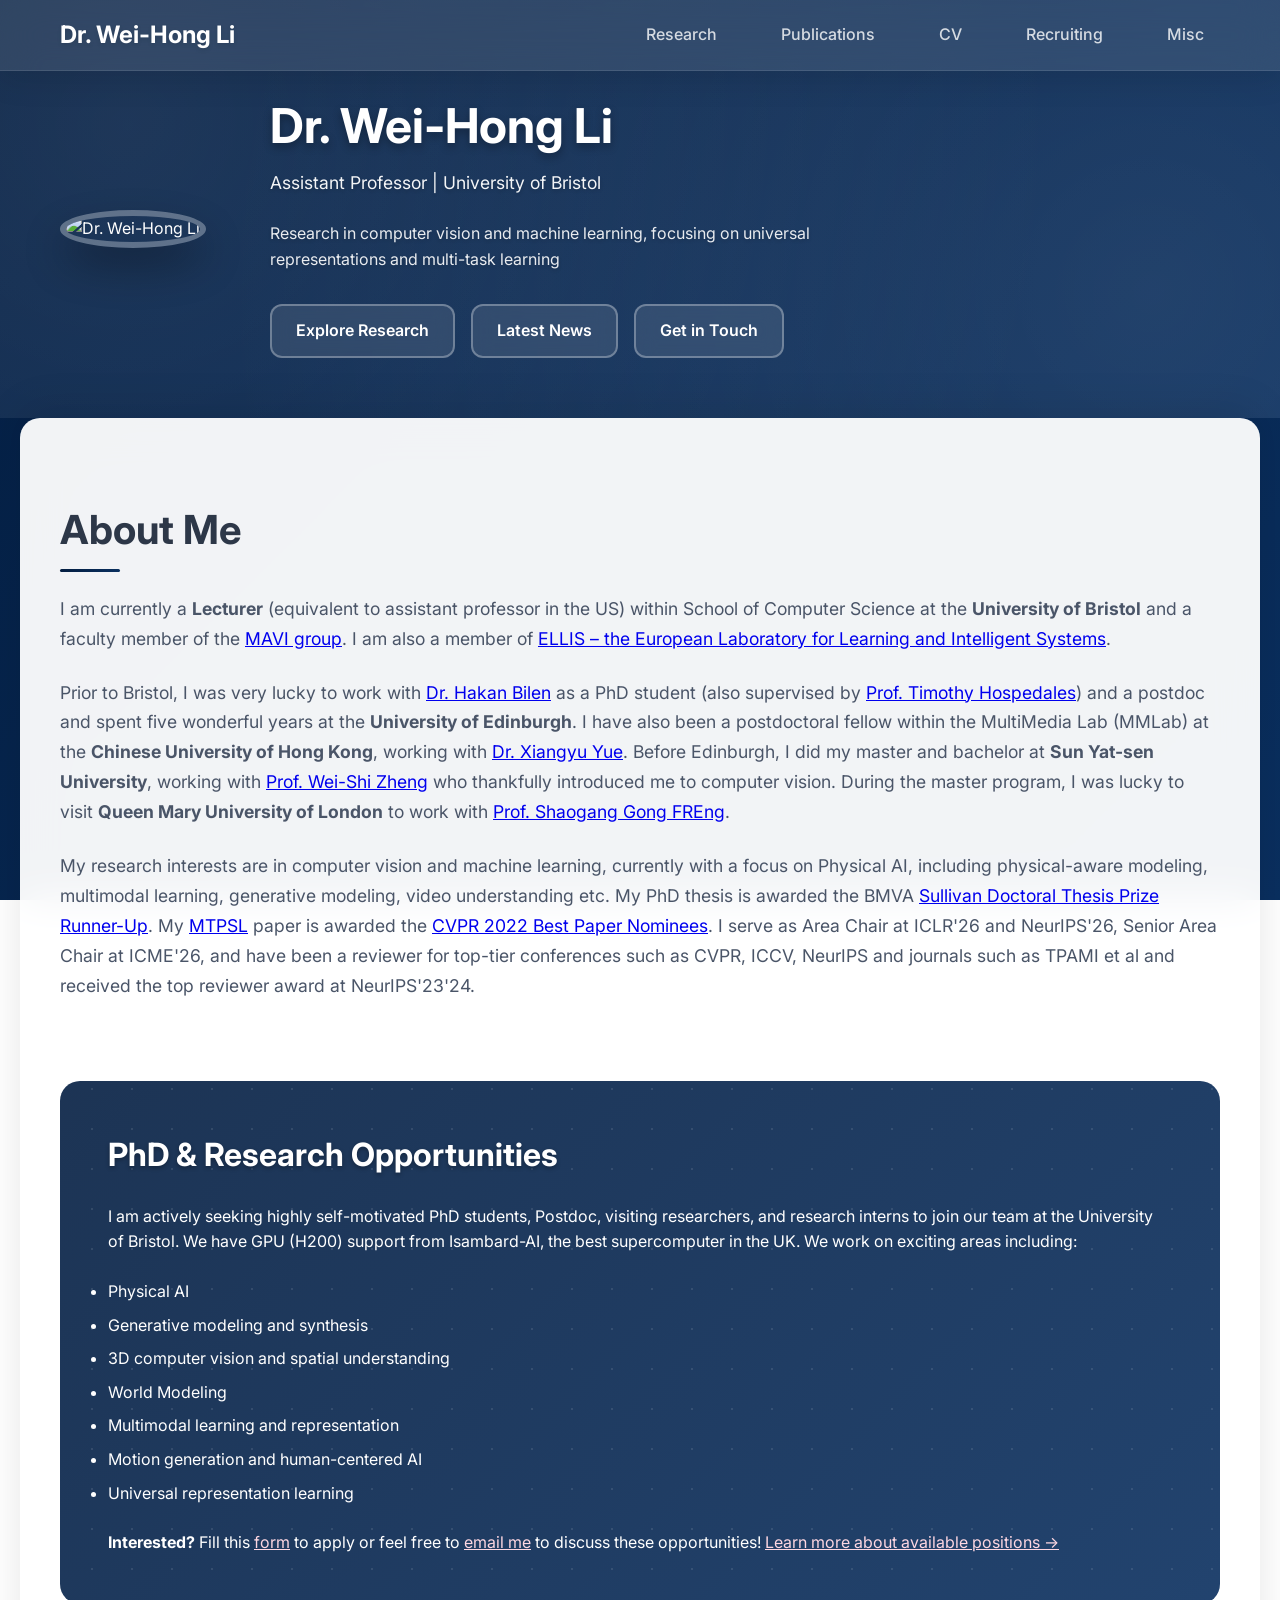
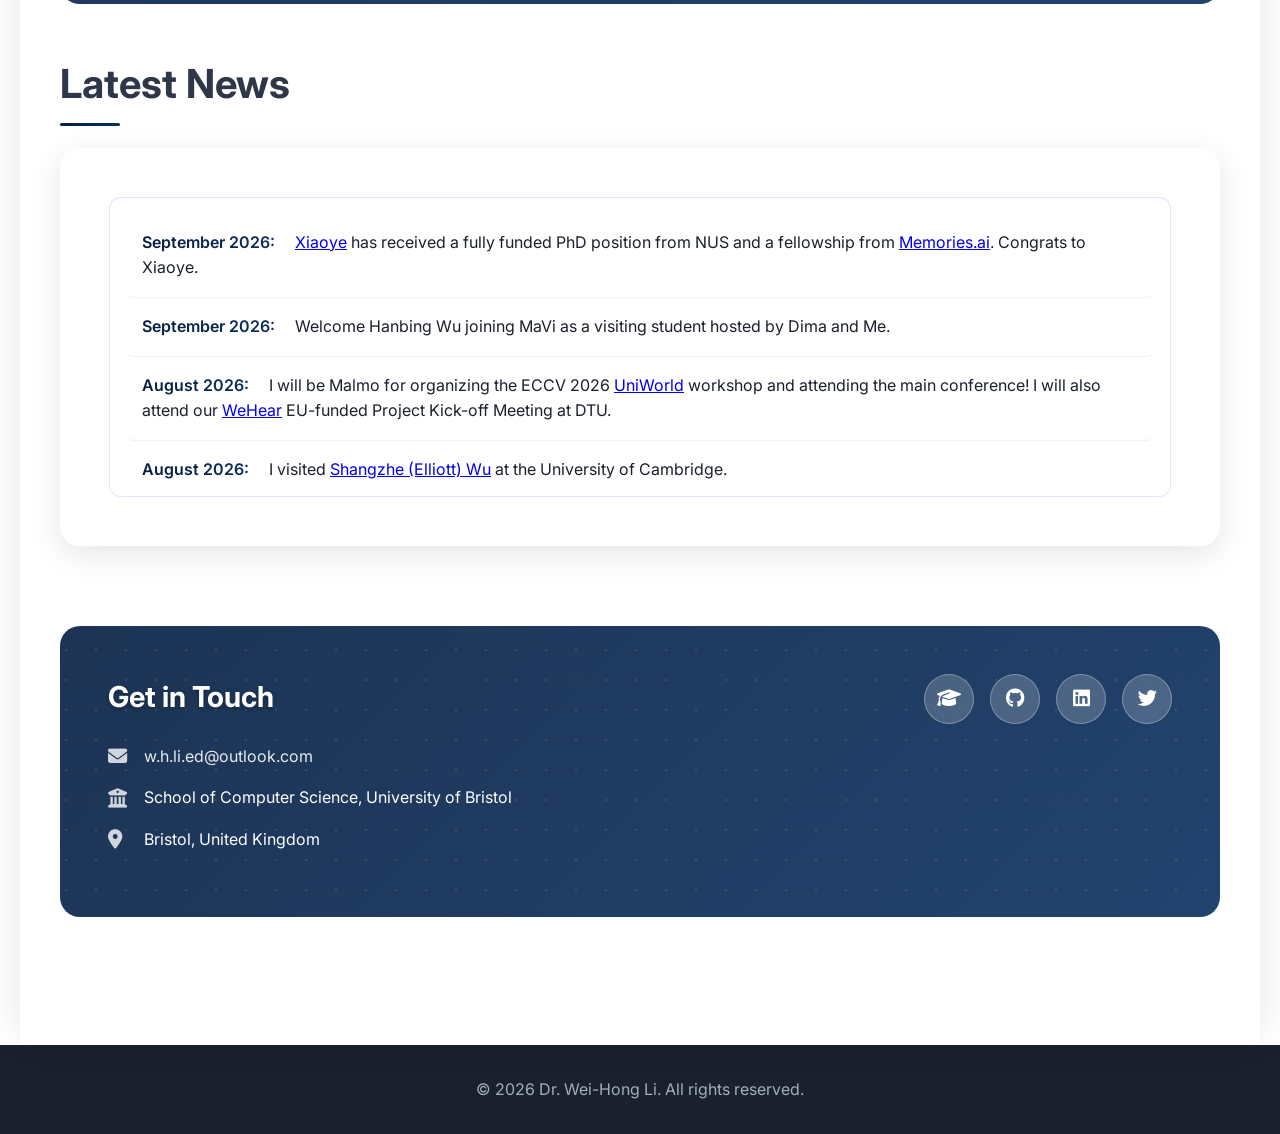
==== commit 9415f816: "update" ====
--- a/index.html
+++ b/index.html
@@ -925,8 +925,7 @@
                     <a href="https://ssgong.github.io" target="_blank">Prof. Shaogang Gong FREng</a>.
                 </p>
                 <p>
-                    My research interests are in computer vision and machine learning, with a focus on multi-task/domain learning and 
-                    enable the visual models to learn from limited human supervision and to be 3D-aware. My PhD thesis is awarded the 
+                    My research interests are in computer vision and machine learning, currently with a focus on Physical AI, including physical-aware modeling, multimodal learning, generative modeling, video understanding etc. My PhD thesis is awarded the 
                     BMVA <a href="https://www.bmva.org/bursaries/sullivan-prize.html" target="_blank">Sullivan Doctoral Thesis Prize Runner-Up</a>. 
                     My <a href="https://groups.inf.ed.ac.uk/vico/research/MTPSL/" target="_blank">MTPSL</a> paper is awarded the 
                     <a href="https://twitter.com/CVPR/status/1539772091112857600" target="_blank">CVPR 2022 Best Paper Nominees</a>. 
@@ -943,6 +942,7 @@
                     to join our team at the University of Bristol. We have GPU (H200) support from Isambard-AI, the best supercomputer in the UK. We work on exciting areas including:
                 </p>
                 <ul>
+                    <li>Physical AI</li>
                     <li>Generative modeling and synthesis</li>
                     <li>3D computer vision and spatial understanding</li>
                     <li>World Modeling</li>
@@ -962,8 +962,20 @@
                 <div class="news-section">
                     <div class="scrolling-news">
                         <div class="news-item">
+                            <span class="news-date">September 2026:</span>
+                            <a href="https://scholar.google.com/citations?user=KRQ3cJwAAAAJ&hl=zh-CN">Xiaoye</a> has received a fully funded PhD position from NUS and a fellowship from <a href="https://memories.ai">Memories.ai</a>. Congrats to Xiaoye.
+                        </div>
+                        <div class="news-item">
+                            <span class="news-date">September 2026:</span>
+                            Welcome Hanbing Wu joining MaVi as a visiting student hosted by Dima and Me.
+                        </div>
+                        <div class="news-item">
                             <span class="news-date">August 2026:</span>
                             I will be Malmo for organizing the ECCV 2026 <a href="https://uniworld-ai.github.io">UniWorld</a> workshop and attending the main conference! I will also attend our <a href="https://cordis.europa.eu/project/id/101298706">WeHear</a> EU-funded Project Kick-off Meeting at DTU.
+                        </div>
+                        <div class="news-item">
+                            <span class="news-date">August 2026:</span>
+                            I visited <a href="https://www.elliottwu.com">Shangzhe (Elliott) Wu</a> at the University of Cambridge.
                         </div>
                         <div class="news-item">
                             <span class="news-date">April 2026:</span>
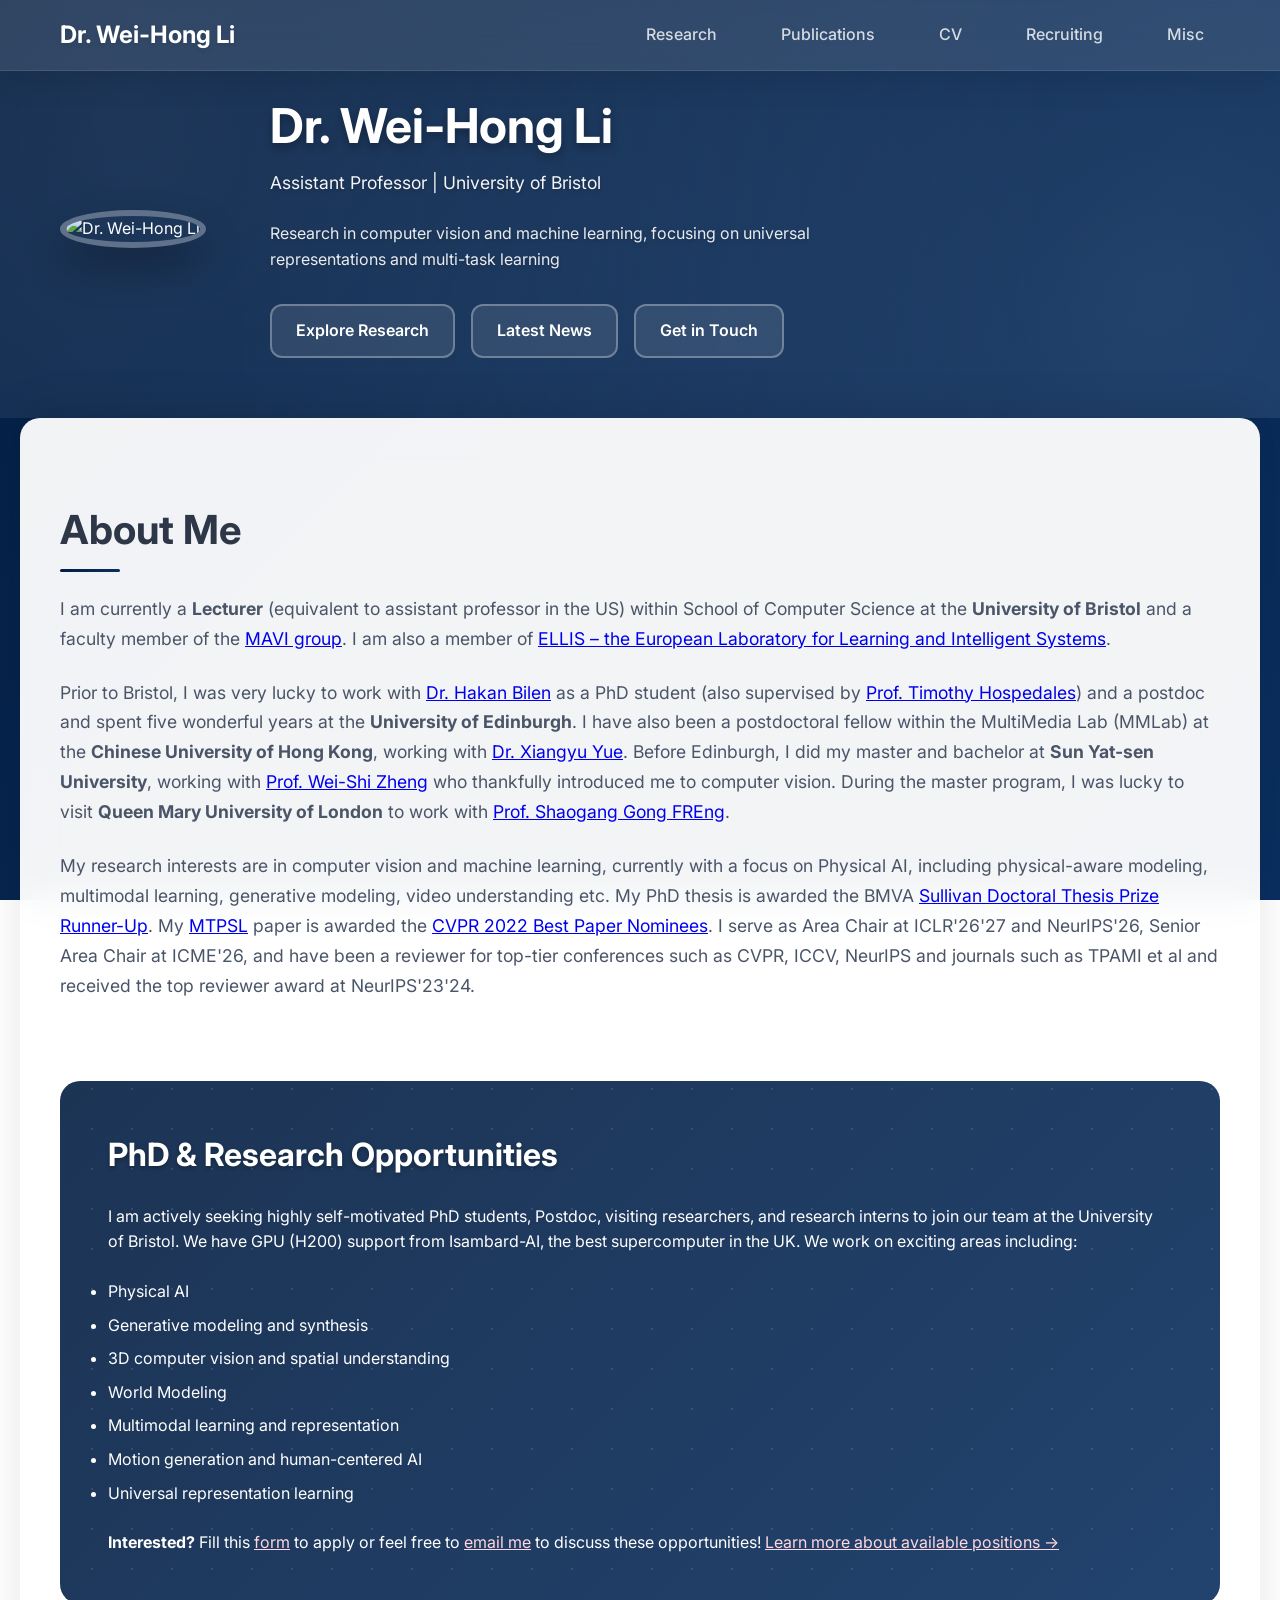
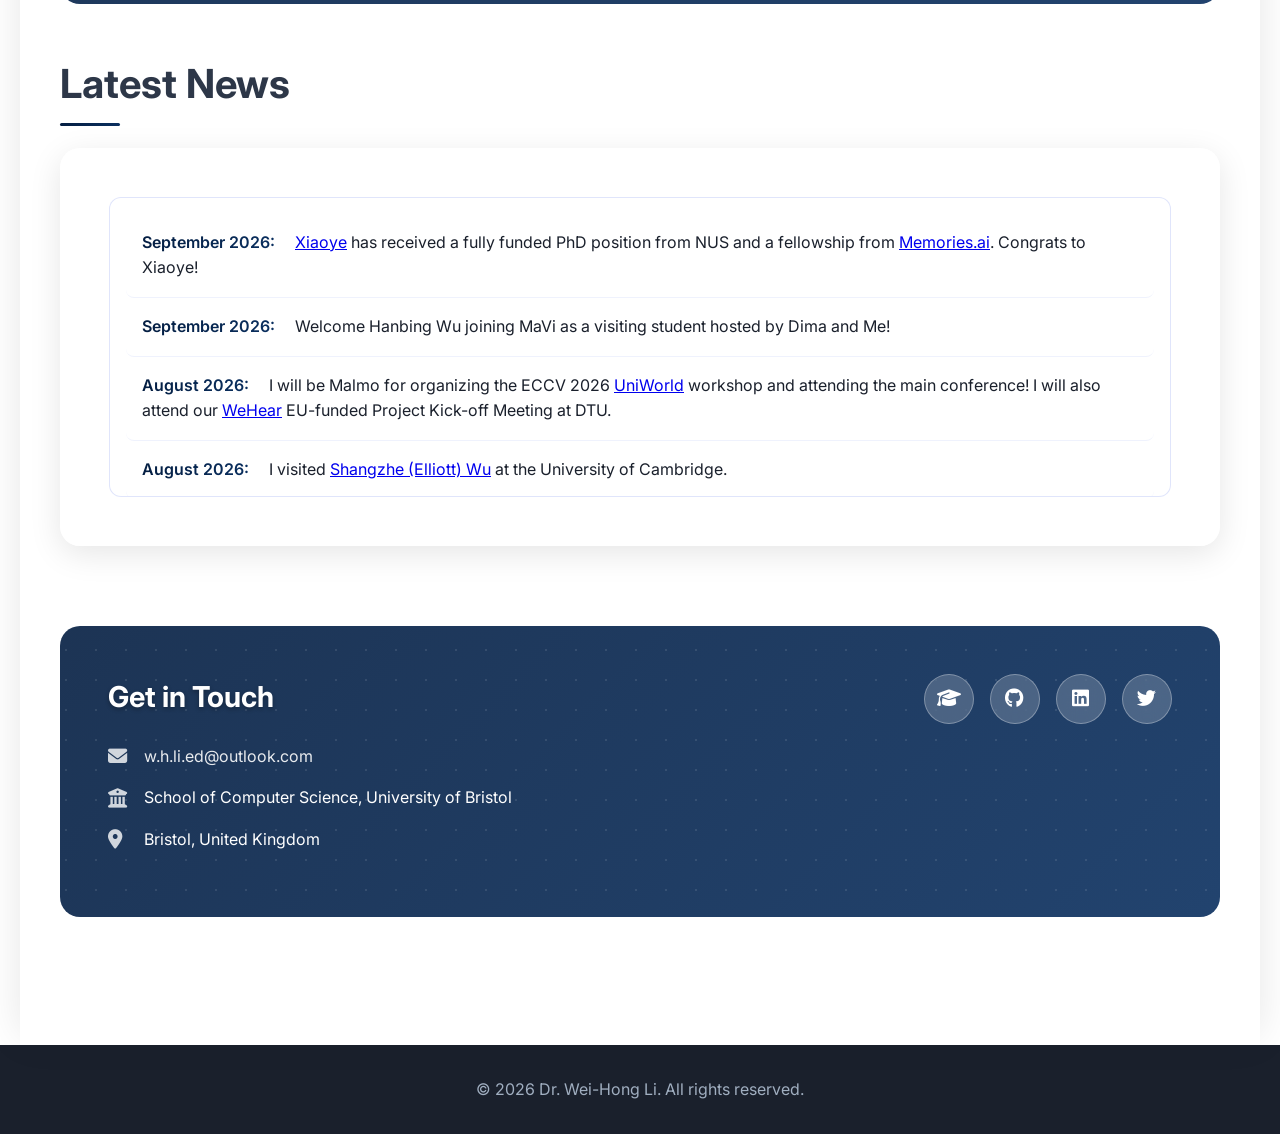
==== commit 7ab7f79f: "update" ====
--- a/index.html
+++ b/index.html
@@ -929,7 +929,7 @@
                     BMVA <a href="https://www.bmva.org/bursaries/sullivan-prize.html" target="_blank">Sullivan Doctoral Thesis Prize Runner-Up</a>. 
                     My <a href="https://groups.inf.ed.ac.uk/vico/research/MTPSL/" target="_blank">MTPSL</a> paper is awarded the 
                     <a href="https://twitter.com/CVPR/status/1539772091112857600" target="_blank">CVPR 2022 Best Paper Nominees</a>. 
-                    I serve as Area Chair at ICLR'26 and NeurIPS'26, Senior Area Chair at ICME'26, and have been a reviewer for top-tier conferences such as CVPR, ICCV, NeurIPS and journals such as TPAMI et al and 
+                    I serve as Area Chair at ICLR'26'27 and NeurIPS'26, Senior Area Chair at ICME'26, and have been a reviewer for top-tier conferences such as CVPR, ICCV, NeurIPS and journals such as TPAMI et al and 
                     received the top reviewer award at NeurIPS'23'24.
                 </p>
             </section>
@@ -963,11 +963,11 @@
                     <div class="scrolling-news">
                         <div class="news-item">
                             <span class="news-date">September 2026:</span>
-                            <a href="https://scholar.google.com/citations?user=KRQ3cJwAAAAJ&hl=zh-CN">Xiaoye</a> has received a fully funded PhD position from NUS and a fellowship from <a href="https://memories.ai">Memories.ai</a>. Congrats to Xiaoye.
+                            <a href="https://scholar.google.com/citations?user=KRQ3cJwAAAAJ&hl=zh-CN">Xiaoye</a> has received a fully funded PhD position from NUS and a fellowship from <a href="https://memories.ai">Memories.ai</a>. Congrats to Xiaoye!
                         </div>
                         <div class="news-item">
                             <span class="news-date">September 2026:</span>
-                            Welcome Hanbing Wu joining MaVi as a visiting student hosted by Dima and Me.
+                            Welcome Hanbing Wu joining MaVi as a visiting student hosted by Dima and Me!
                         </div>
                         <div class="news-item">
                             <span class="news-date">August 2026:</span>
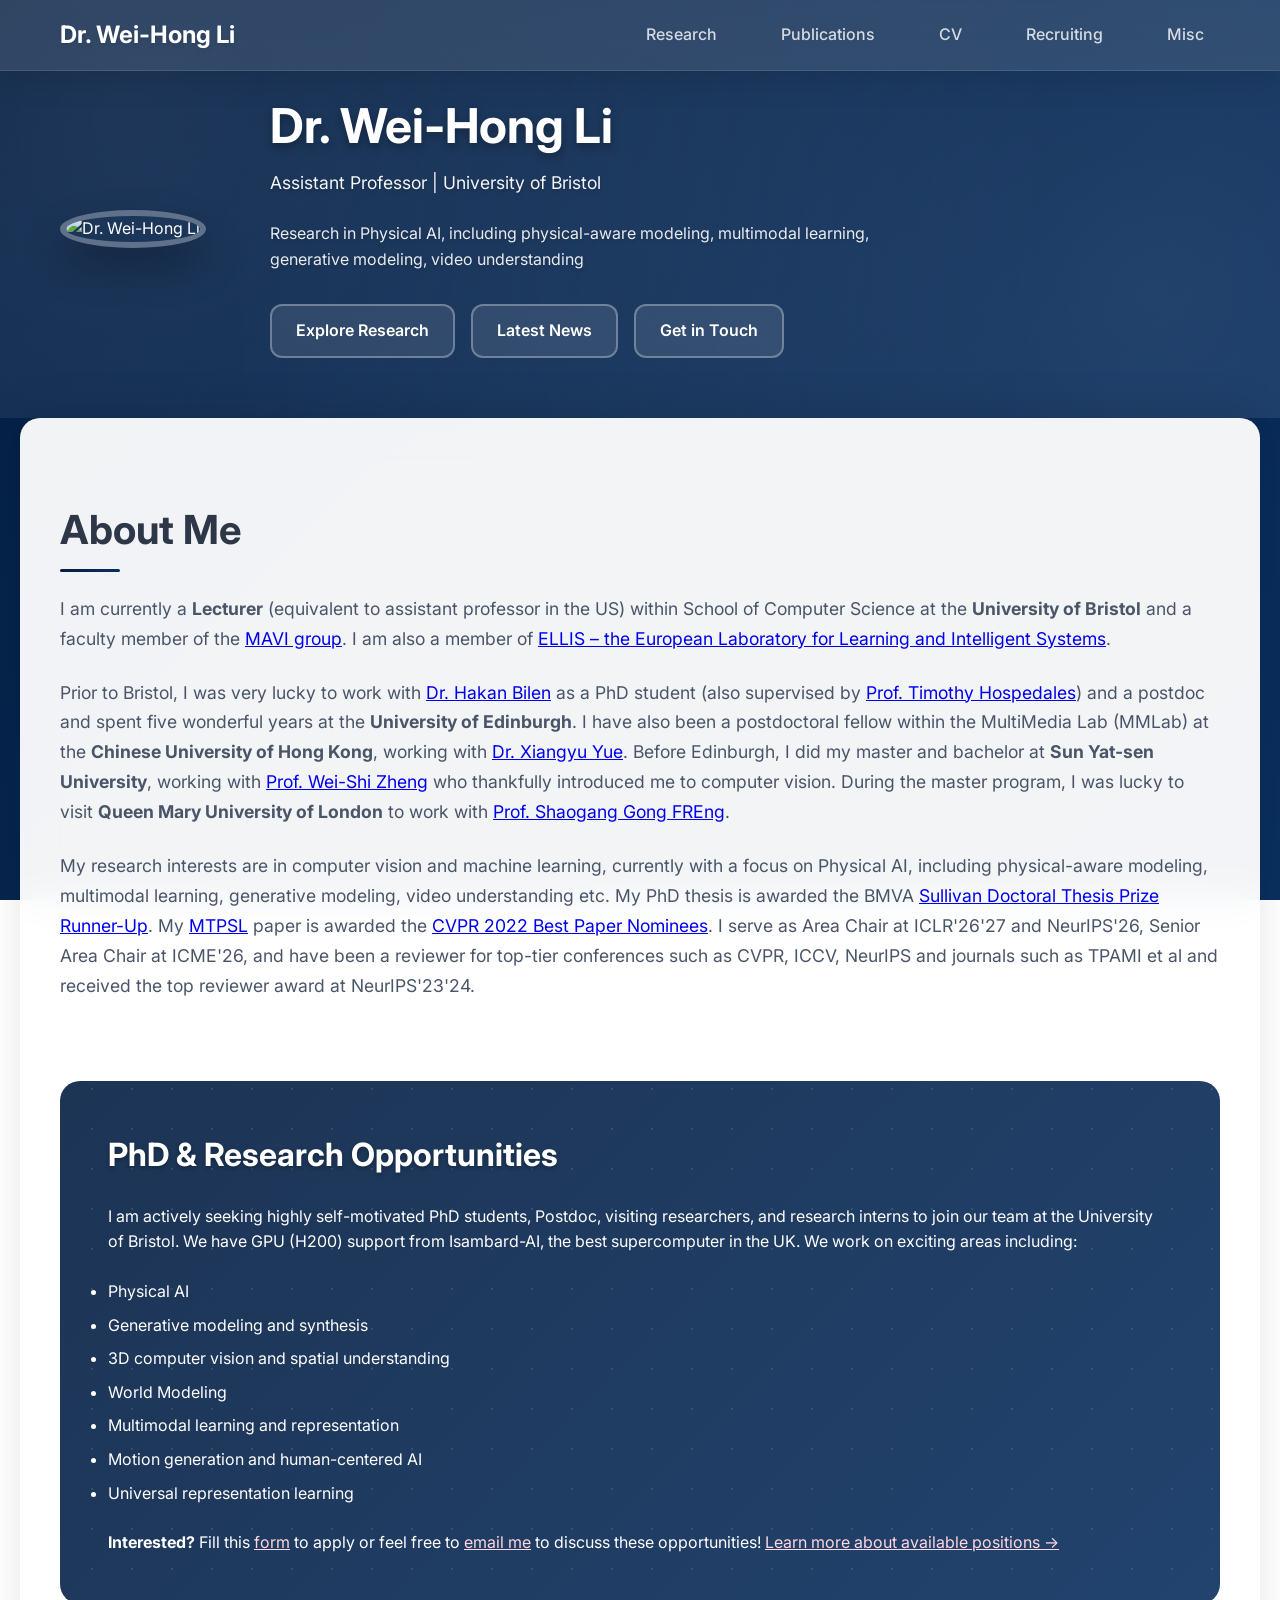
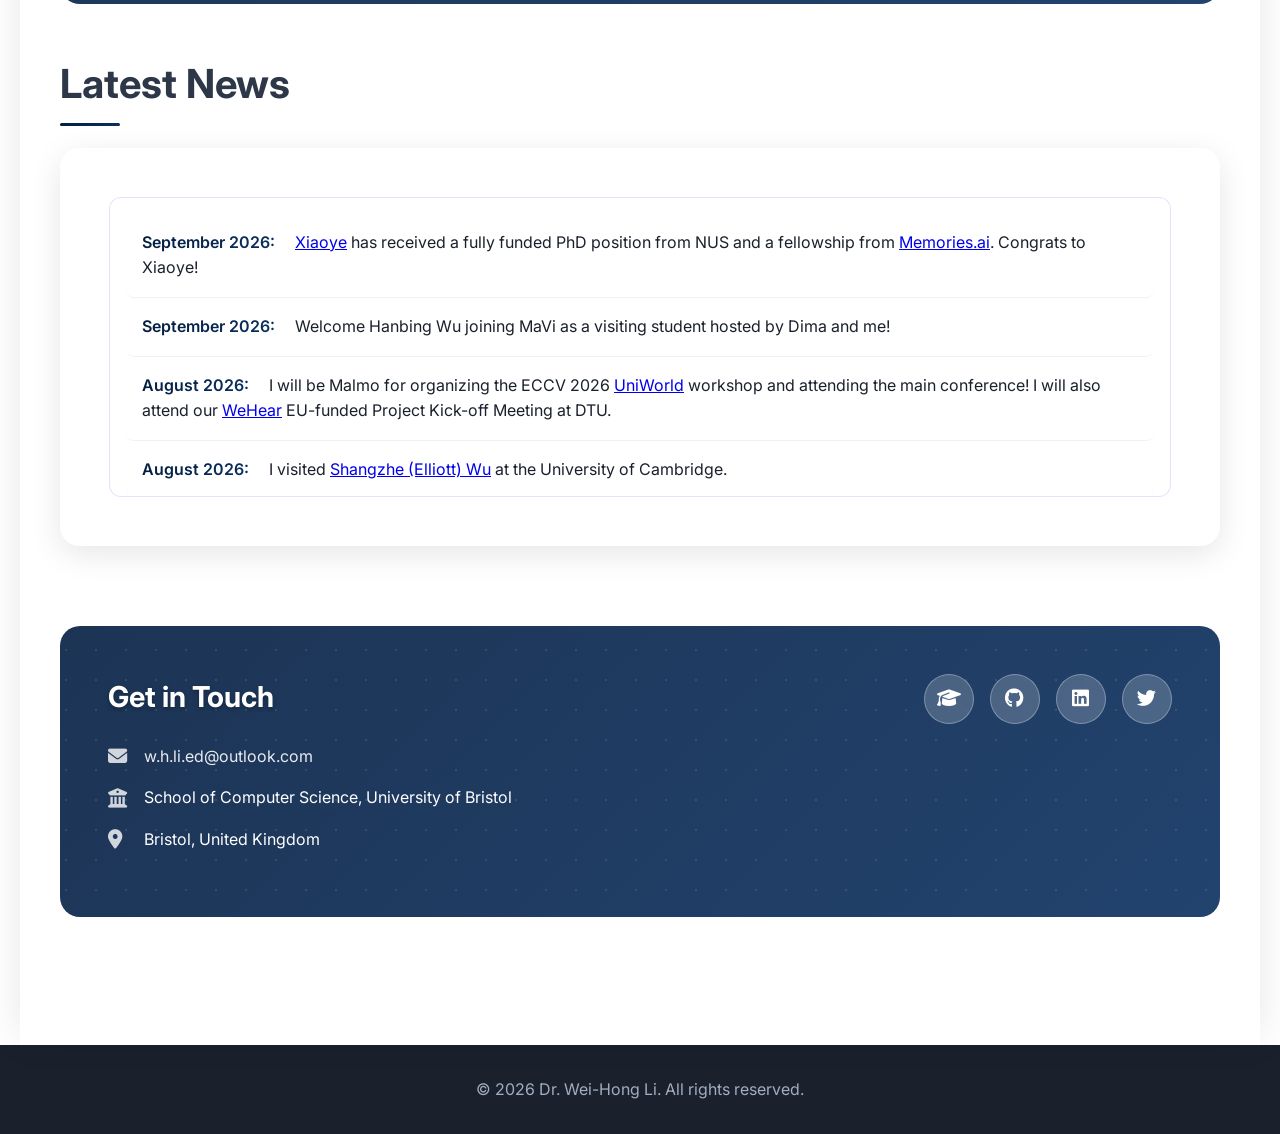
==== commit 59a2bed5: "update" ====
--- a/index.html
+++ b/index.html
@@ -3,7 +3,7 @@
 <head>
     <meta charset="UTF-8">
     <meta name="viewport" content="width=device-width, initial-scale=1.0">
-    <title>Dr. Wei-Hong Li | Computer Vision & Machine Learning</title>
+    <title>Dr. Wei-Hong Li | Physical AI</title>
     <meta name="description" content="Professor at University of Bristol, specializing in universal representation learning, multi-task learning, and 3D-aware computer vision.">
     <meta name="keywords" content="Wei-Hong Li, Computer Vision, Machine Learning, Multi-task Learning, University of Bristol, MAVI, ELLIS">
     <meta name="author" content="Dr. Wei-Hong Li">
@@ -888,8 +888,7 @@
                     <h1>Dr. Wei-Hong Li</h1>
                     <p class="subtitle">Assistant Professor | University of Bristol</p>
                     <p class="description">
-                        Research in computer vision and machine learning, focusing on 
-                        universal representations and multi-task learning
+                        Research in Physical AI, including physical-aware modeling, multimodal learning, generative modeling, video understanding
                     </p>
                     <div class="hero-buttons">
                         <a href="research-interests.html" class="btn btn-primary">Explore Research</a>
@@ -967,7 +966,7 @@
                         </div>
                         <div class="news-item">
                             <span class="news-date">September 2026:</span>
-                            Welcome Hanbing Wu joining MaVi as a visiting student hosted by Dima and Me!
+                            Welcome Hanbing Wu joining MaVi as a visiting student hosted by Dima and me!
                         </div>
                         <div class="news-item">
                             <span class="news-date">August 2026:</span>
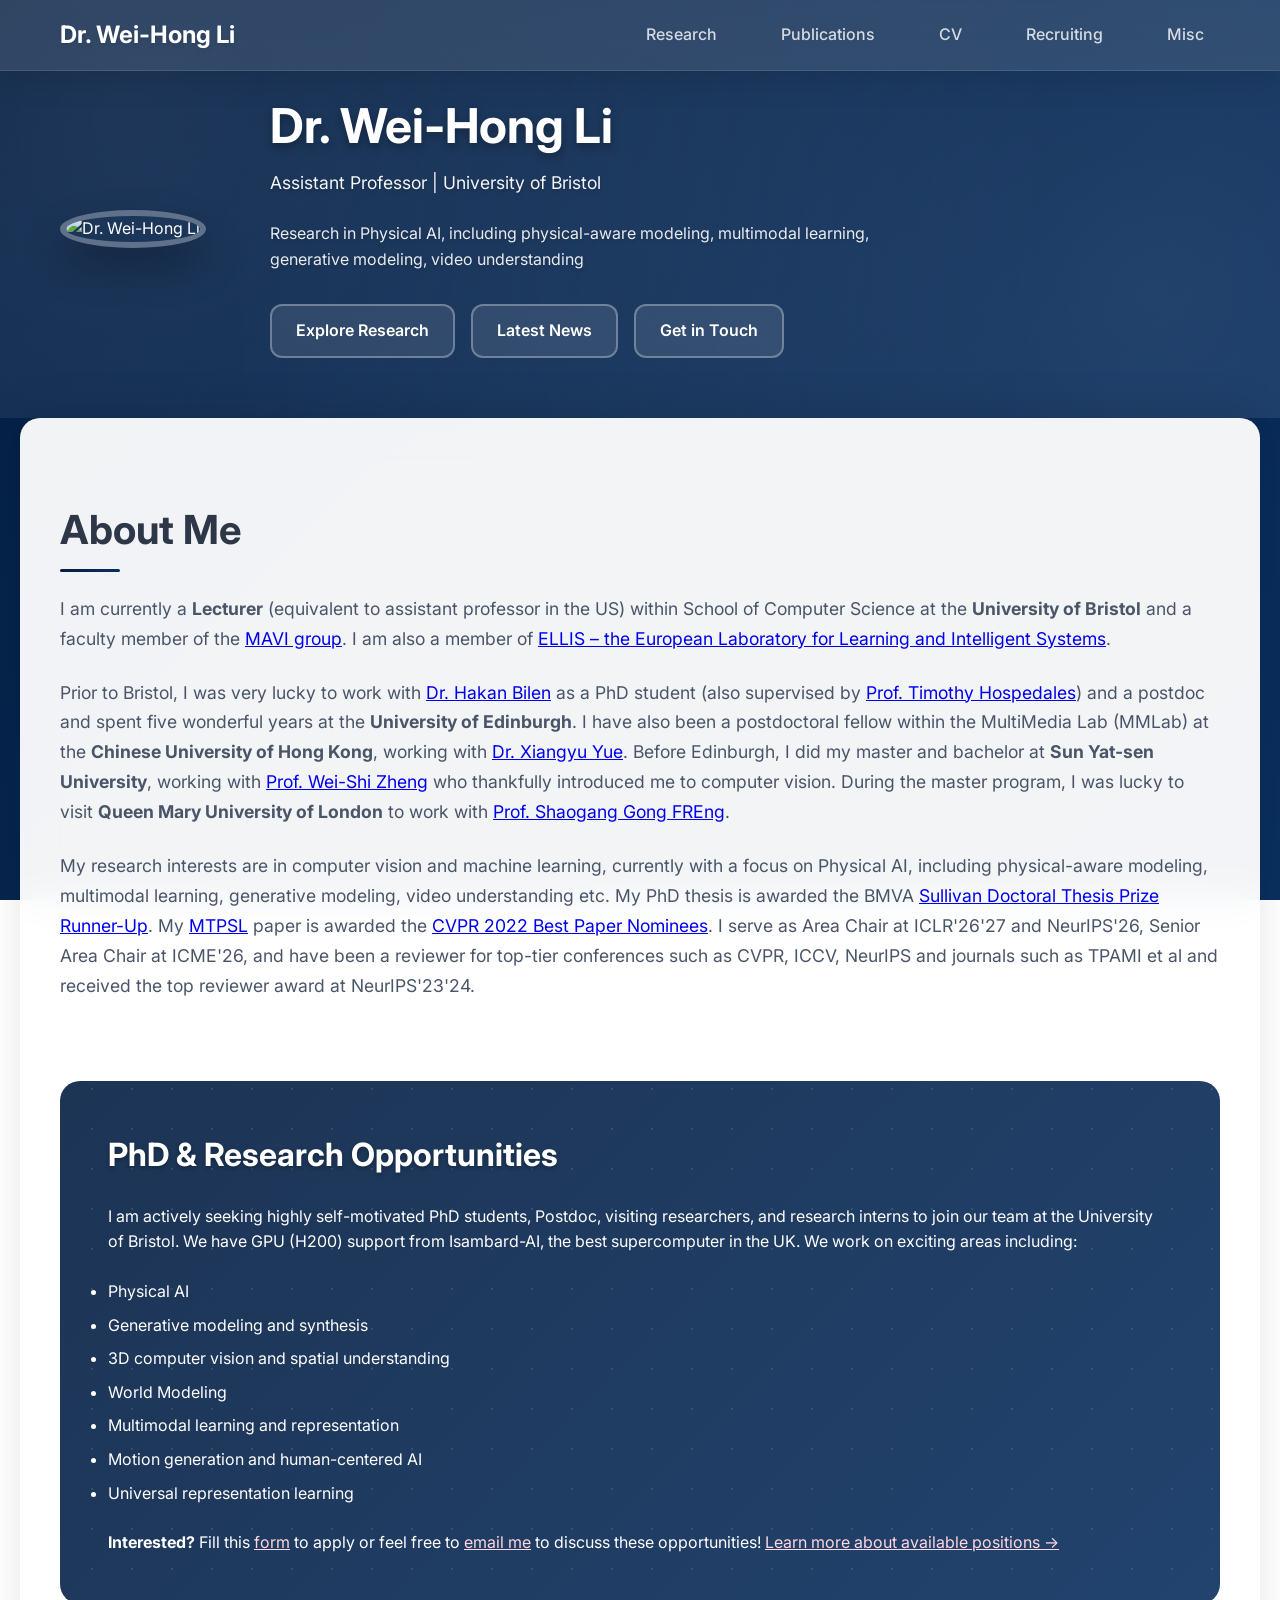
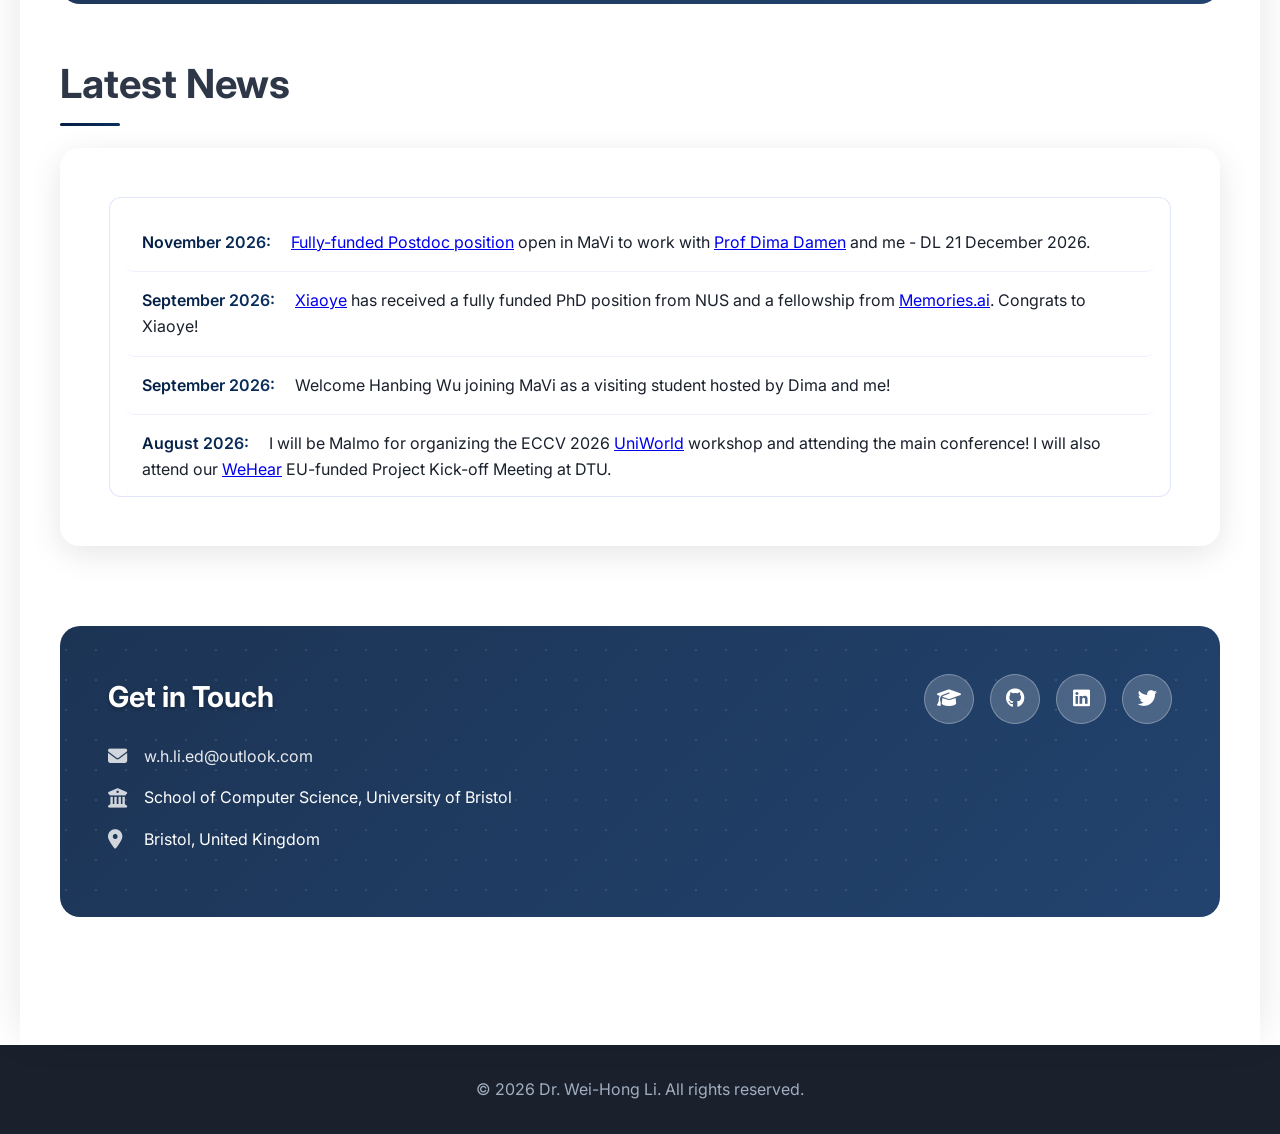
==== commit 7494ed59: "update" ====
--- a/index.html
+++ b/index.html
@@ -961,6 +961,10 @@
                 <div class="news-section">
                     <div class="scrolling-news">
                         <div class="news-item">
+                            <span class="news-date">November 2026:</span>
+                            <a href="https://www.bristol.ac.uk/jobs/find/details/?jobId=392459&jobTitle=Senior%20Research%20Associate">Fully-funded Postdoc position</a> open in MaVi to work with <a href="http://dimadamen.github.io/">Prof Dima Damen</a> and me - DL 21 December 2026.
+                        </div>
+                        <div class="news-item">
                             <span class="news-date">September 2026:</span>
                             <a href="https://scholar.google.com/citations?user=KRQ3cJwAAAAJ&hl=zh-CN">Xiaoye</a> has received a fully funded PhD position from NUS and a fellowship from <a href="https://memories.ai">Memories.ai</a>. Congrats to Xiaoye!
                         </div>
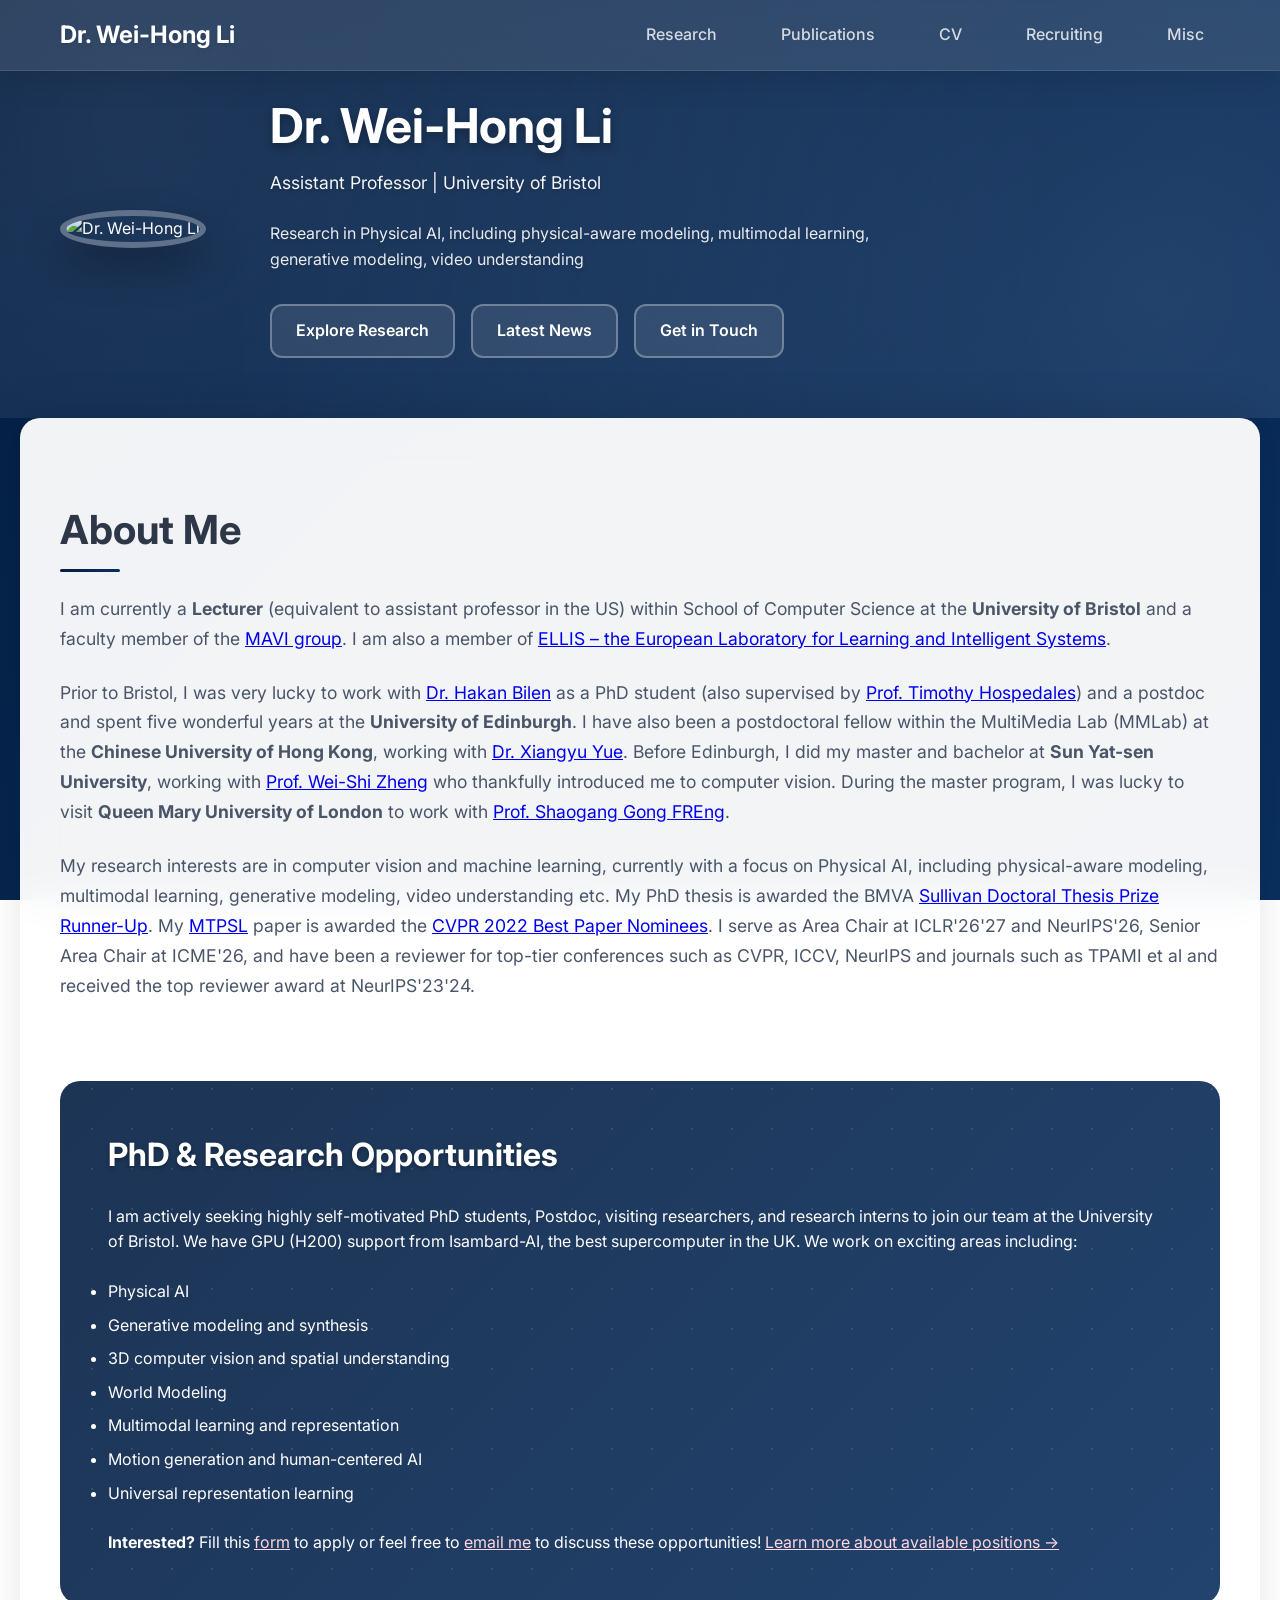
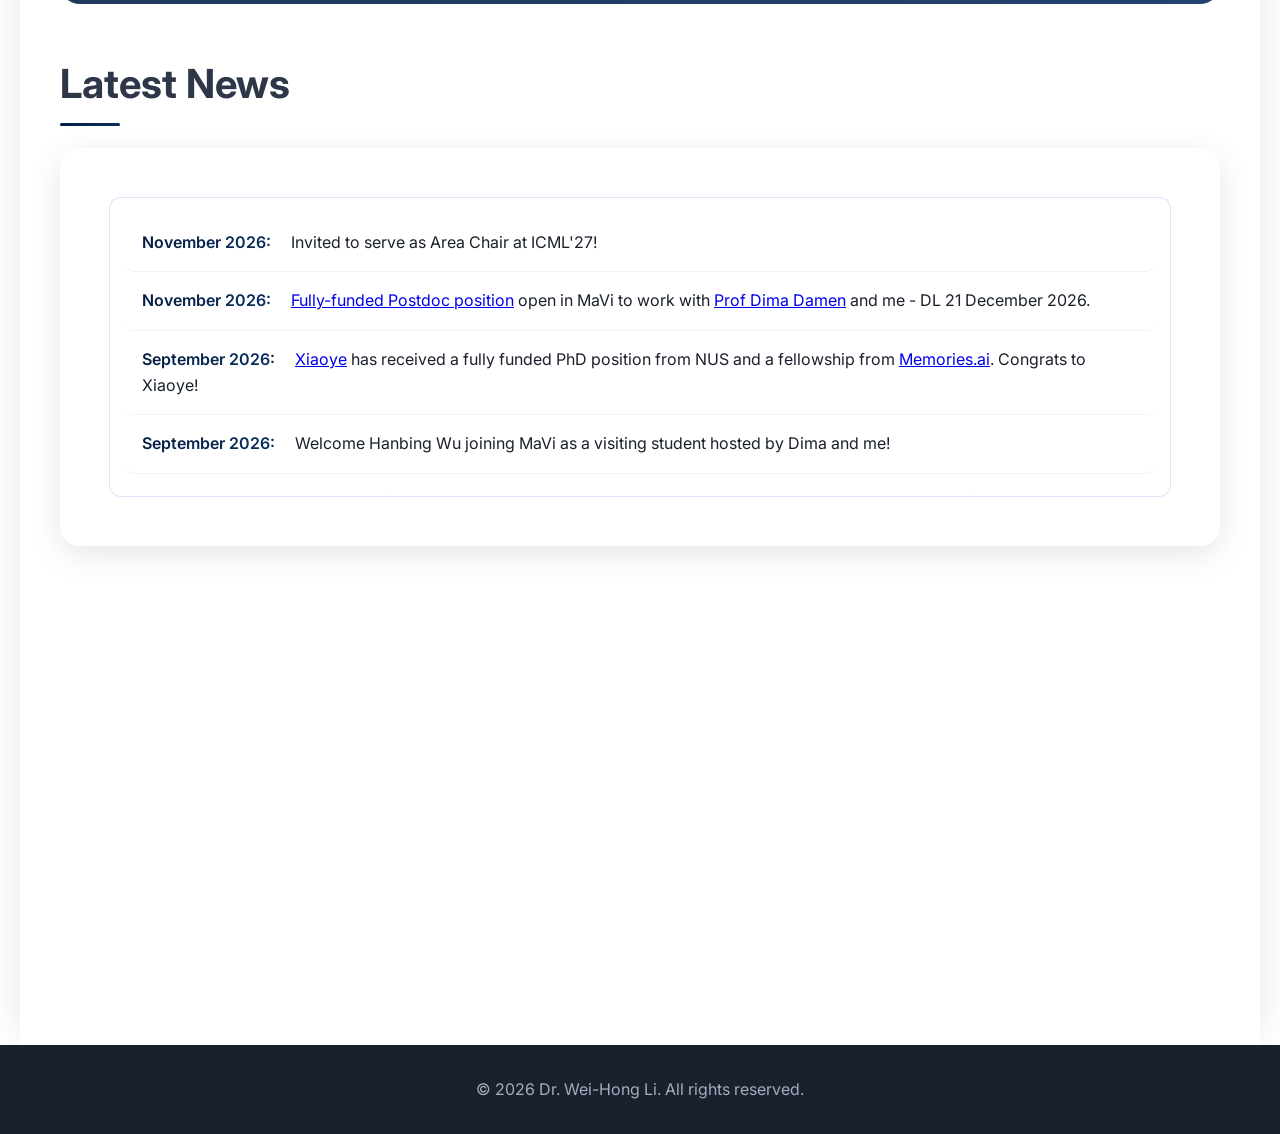
==== commit 1f02d5e5: "update" ====
--- a/index.html
+++ b/index.html
@@ -962,6 +962,10 @@
                     <div class="scrolling-news">
                         <div class="news-item">
                             <span class="news-date">November 2026:</span>
+                            Invited to serve as Area Chair at ICML'27!
+                        </div>
+                        <div class="news-item">
+                            <span class="news-date">November 2026:</span>
                             <a href="https://www.bristol.ac.uk/jobs/find/details/?jobId=392459&jobTitle=Senior%20Research%20Associate">Fully-funded Postdoc position</a> open in MaVi to work with <a href="http://dimadamen.github.io/">Prof Dima Damen</a> and me - DL 21 December 2026.
                         </div>
                         <div class="news-item">
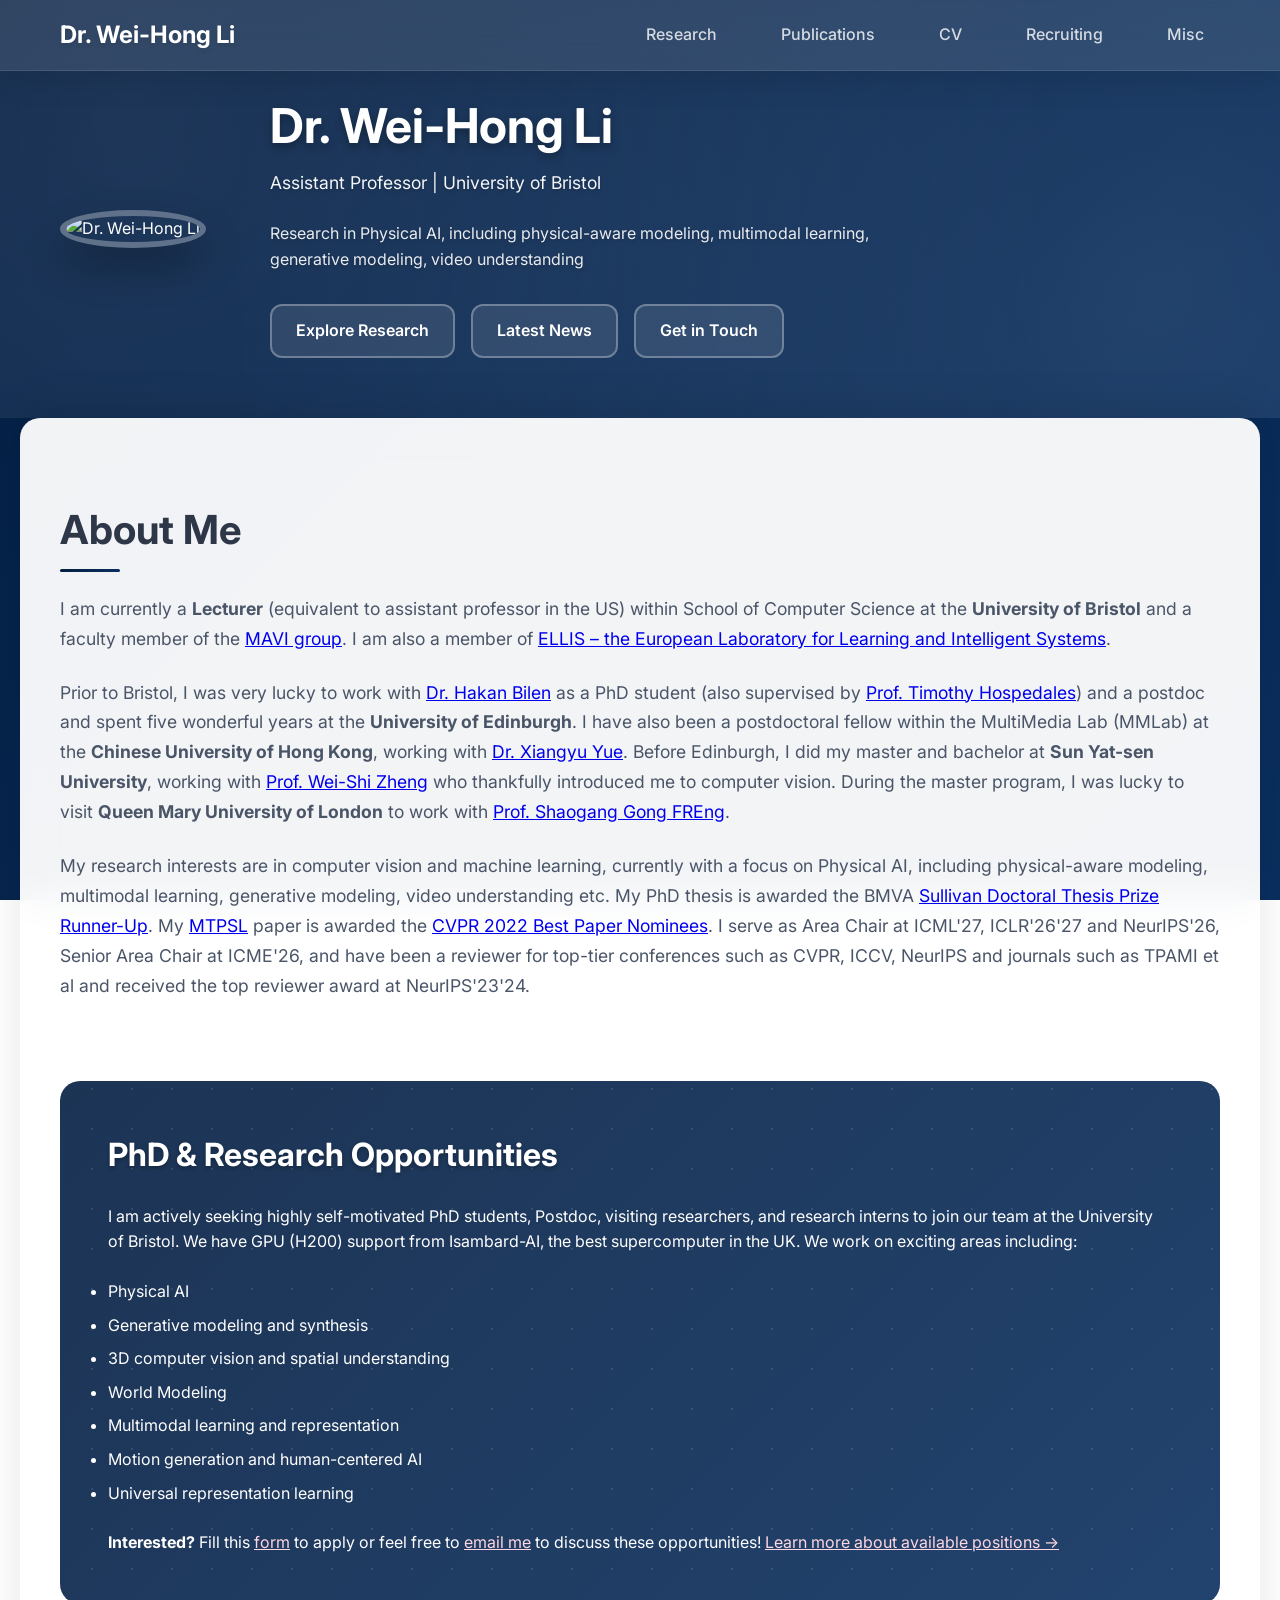
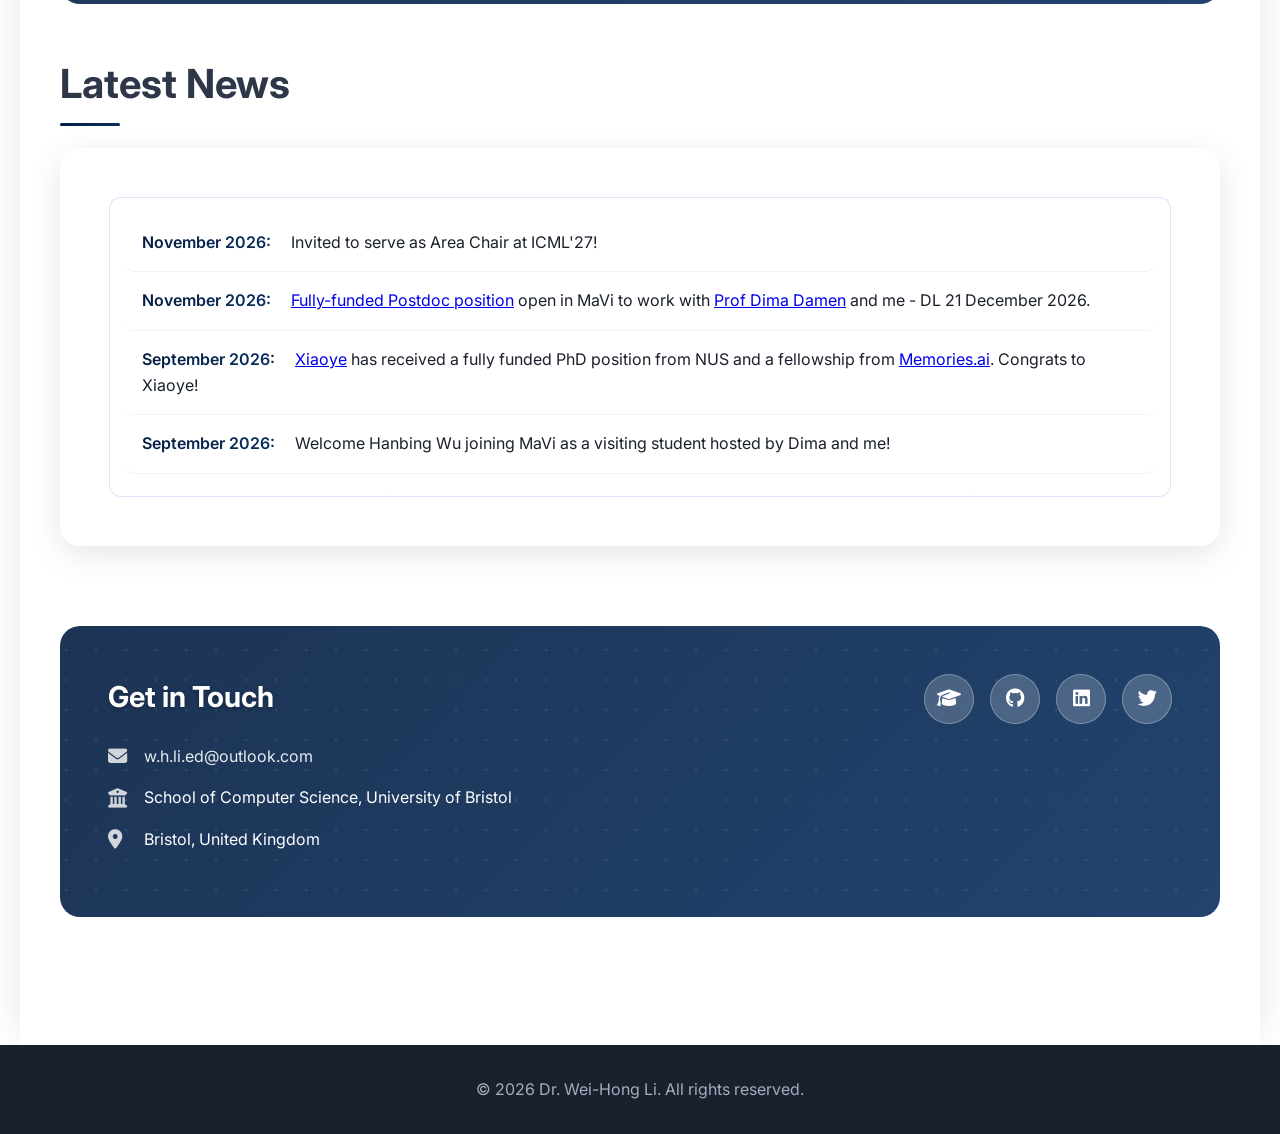
==== commit 7b5311e5: "update" ====
--- a/index.html
+++ b/index.html
@@ -928,7 +928,7 @@
                     BMVA <a href="https://www.bmva.org/bursaries/sullivan-prize.html" target="_blank">Sullivan Doctoral Thesis Prize Runner-Up</a>. 
                     My <a href="https://groups.inf.ed.ac.uk/vico/research/MTPSL/" target="_blank">MTPSL</a> paper is awarded the 
                     <a href="https://twitter.com/CVPR/status/1539772091112857600" target="_blank">CVPR 2022 Best Paper Nominees</a>. 
-                    I serve as Area Chair at ICLR'26'27 and NeurIPS'26, Senior Area Chair at ICME'26, and have been a reviewer for top-tier conferences such as CVPR, ICCV, NeurIPS and journals such as TPAMI et al and 
+                    I serve as Area Chair at ICML'27, ICLR'26'27 and NeurIPS'26, Senior Area Chair at ICME'26, and have been a reviewer for top-tier conferences such as CVPR, ICCV, NeurIPS and journals such as TPAMI et al and 
                     received the top reviewer award at NeurIPS'23'24.
                 </p>
             </section>
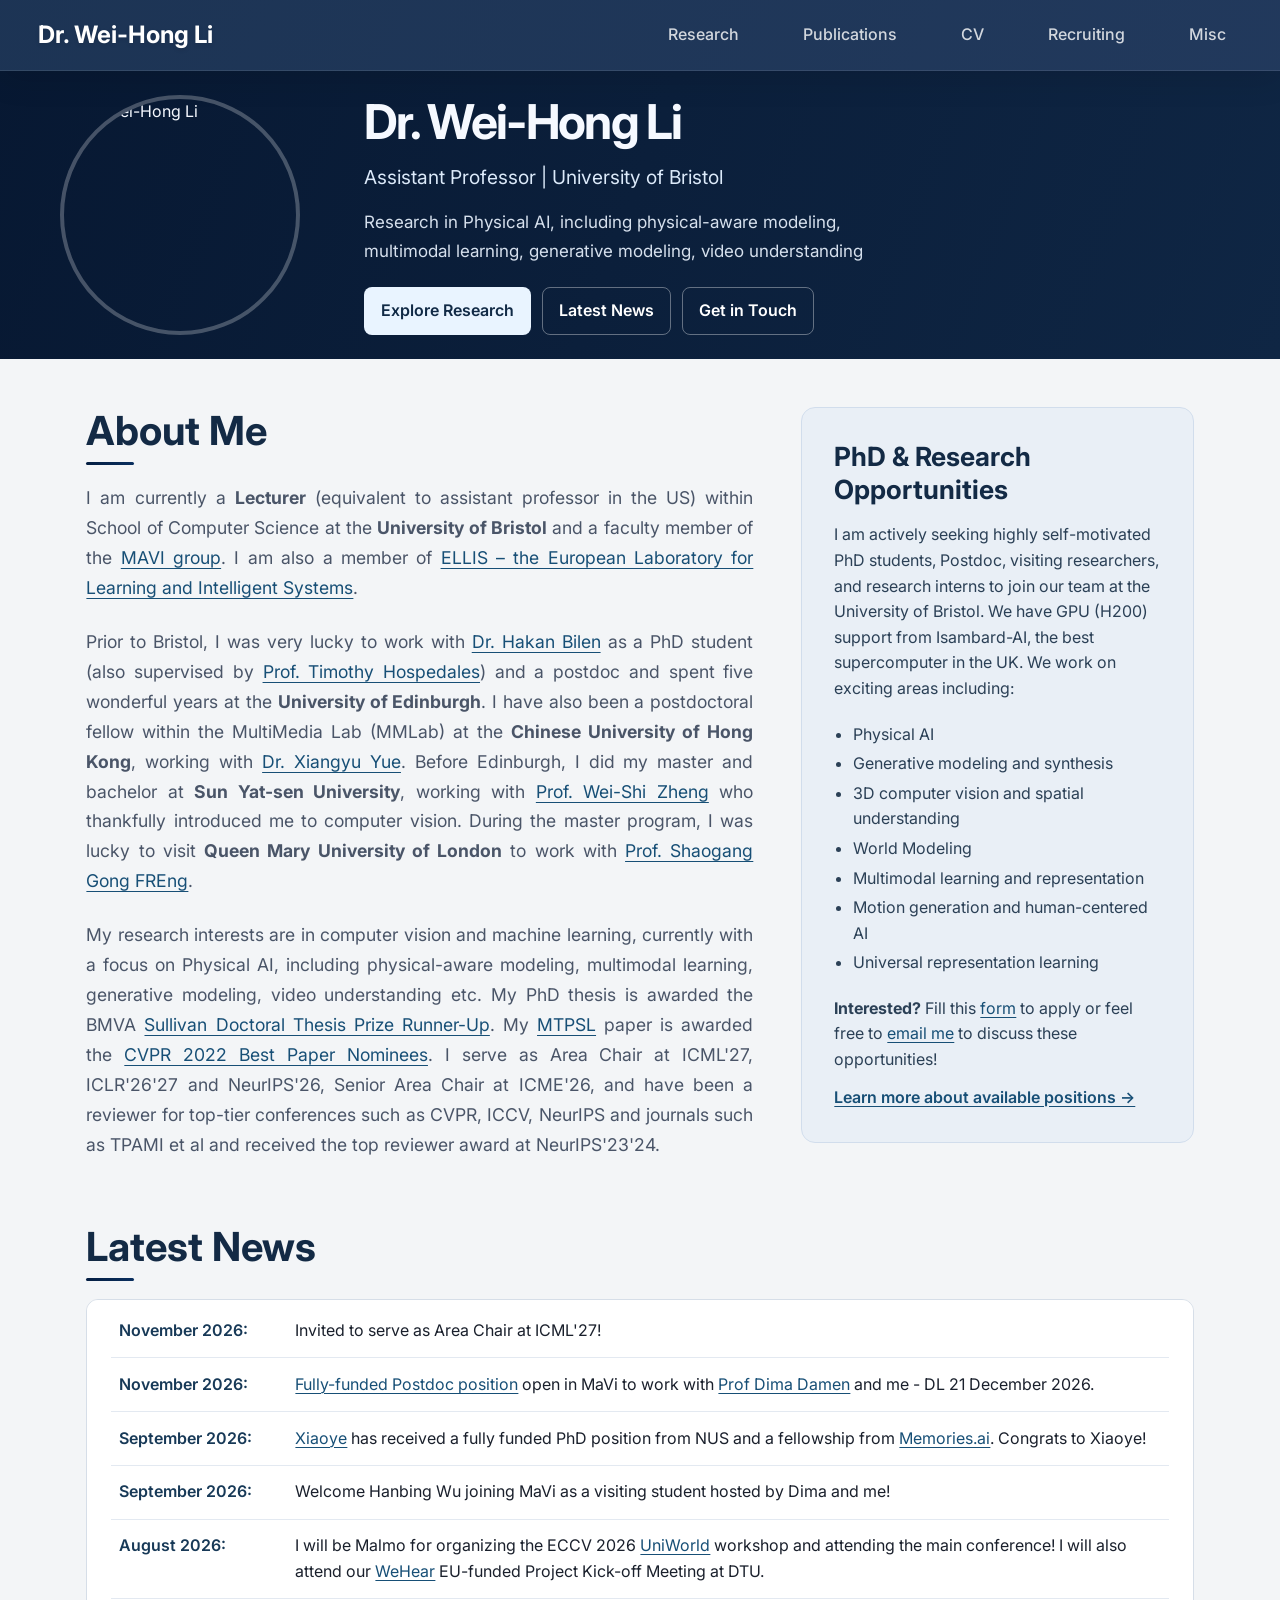
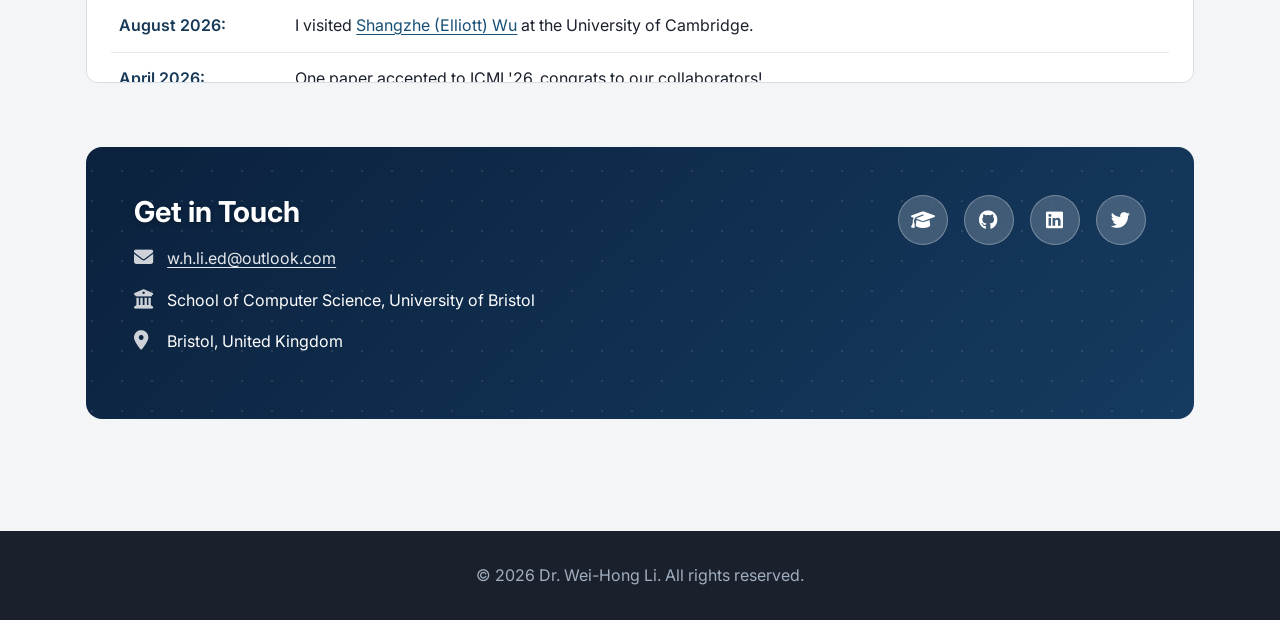
==== commit 90fa5438: "update" ====
--- a/index.html
+++ b/index.html
@@ -26,6 +26,9 @@
     <link href="https://fonts.googleapis.com/css2?family=Inter:wght@300;400;500;600;700&display=swap" rel="stylesheet">
     <link href="https://cdnjs.cloudflare.com/ajax/libs/font-awesome/6.4.0/css/all.min.css" rel="stylesheet">
     
+    <link rel="stylesheet" href="site-nav.css">
+    <link rel="stylesheet" href="site-layout.css">
+    <script src="site-nav.js" defer></script>
     <style>
         * {
             margin: 0;
@@ -37,255 +40,97 @@
             font-family: 'Inter', sans-serif;
             line-height: 1.6;
             color: #1a202c;
-            background: linear-gradient(135deg, #041E42 0%, #0A2F5F 100%);
-            background-attachment: fixed;
-        }
-        
-        .container {
-            max-width: 1200px;
-            margin: 0 auto;
-            padding: 0 20px;
-        }
-        
-        /* Navigation */
-        .navbar {
-            background: rgba(255, 255, 255, 0.1);
-            backdrop-filter: blur(20px);
-            position: fixed;
-            top: 0;
-            left: 0;
-            right: 0;
-            z-index: 1000;
-            padding: 1rem 0;
-            border-bottom: 1px solid rgba(255, 255, 255, 0.1);
-            box-shadow: 0 8px 32px rgba(0, 0, 0, 0.1);
-        }
-        
-        .nav-container {
-            display: flex;
-            justify-content: space-between;
-            align-items: center;
-        }
-        
-        .logo {
-            font-size: 1.5rem;
-            font-weight: 700;
-            color: #ffffff;
-            text-decoration: none;
-            text-shadow: 0 2px 4px rgba(0, 0, 0, 0.1);
-        }
-        
-        .nav-links {
-            display: flex;
-            list-style: none;
-            gap: 2rem;
-        }
-        
-        .nav-links a {
-            color: rgba(255, 255, 255, 0.8);
-            text-decoration: none;
-            font-weight: 500;
-            transition: all 0.3s ease;
-            padding: 0.5rem 1rem;
-            border-radius: 8px;
-            position: relative;
-        }
-        
-        .nav-links a:hover {
-            color: #ffffff;
-            background: rgba(255, 255, 255, 0.1);
-            transform: translateY(-2px);
-        }
-        
-        .mobile-menu-btn {
-            display: none;
-            background: none;
-            border: none;
-            font-size: 1.5rem;
-            color: #4a5568;
-            cursor: pointer;
+            background: #f3f5f7;
+        }
+        
+        :focus-visible {
+            outline: 2px solid #267094;
+            outline-offset: 4px;
+        }
+
+        .hero :focus-visible,
+        .contact :focus-visible {
+            outline-color: #9cdeed;
         }
         
         /* Hero Section */
-        .hero {
-            padding: 100px 0 60px 0;
-            background: linear-gradient(135deg, rgba(4, 30, 66, 0.9) 0%, rgba(10, 47, 95, 0.9) 100%);
-            color: white;
-            position: relative;
-            overflow: hidden;
-        }
-        
-        .hero::before {
-            content: '';
-            position: absolute;
-            top: -50%;
-            left: -50%;
-            width: 200%;
-            height: 200%;
-            background: 
-                radial-gradient(circle at 30% 40%, rgba(255, 255, 255, 0.1) 0%, transparent 50%),
-                radial-gradient(circle at 70% 60%, rgba(255, 255, 255, 0.1) 0%, transparent 50%);
-            animation: float 20s ease-in-out infinite;
-            z-index: 0;
-        }
-        
-        @keyframes float {
-            0%, 100% { transform: rotate(0deg) translate(0px); }
-            50% { transform: rotate(180deg) translate(20px); }
-        }
-            top: -50%;
-            left: -50%;
-            width: 200%;
-            height: 200%;
-            background: radial-gradient(circle, rgba(255, 255, 255, 0.1) 1px, transparent 1px);
-            background-size: 50px 50px;
-            animation: float 20s linear infinite;
-        }
-        
-        @keyframes float {
-            0% { transform: translate(-50%, -50%) rotate(0deg); }
-            100% { transform: translate(-50%, -50%) rotate(360deg); }
-        }
-        
+        .hero > .container {
+            max-width: 75rem;
+            padding-inline: 1.25rem;
+        }
+
         .hero-content {
             display: grid;
-            grid-template-columns: auto 1fr;
-            gap: 4rem;
+            grid-template-columns: auto minmax(0, 1fr);
+            gap: clamp(2rem, 5vw, 4rem);
             align-items: center;
-            position: relative;
-            z-index: 1;
-        }
-        
-        .hero-text h1 {
-            font-size: 3rem;
-            font-weight: 700;
-            margin-bottom: 1rem;
-            line-height: 1.1;
-            text-shadow: 0 4px 8px rgba(0, 0, 0, 0.3);
-            position: relative;
-            z-index: 1;
         }
         
         .hero-text .subtitle {
-            font-size: 1.1rem;
-            margin-bottom: 1.5rem;
-            opacity: 0.95;
-            text-shadow: 0 2px 4px rgba(0, 0, 0, 0.2);
-            position: relative;
-            z-index: 1;
+            margin-bottom: 0.9rem;
+            color: #dceafa;
+            font-size: clamp(1rem, 2vw, 1.2rem);
         }
         
         .hero-text .description {
-            font-size: 1rem;
-            margin-bottom: 2rem;
-            opacity: 0.9;
-            max-width: 600px;
-            text-shadow: 0 2px 4px rgba(0, 0, 0, 0.2);
-            position: relative;
-            z-index: 1;
+            margin-bottom: 1.35rem;
         }
         
         .hero-buttons {
             display: flex;
-            gap: 1rem;
+            gap: 0.7rem;
             flex-wrap: wrap;
         }
         
         .btn {
-            display: inline-block;
-            padding: 12px 24px;
-            border-radius: 12px;
+            display: inline-flex;
+            align-items: center;
+            min-height: 2.75rem;
+            padding: 0.625rem 1rem;
+            border: 1px solid transparent;
+            border-radius: 8px;
             text-decoration: none;
             font-weight: 600;
-            transition: all 0.3s ease;
-            border: 2px solid transparent;
-            position: relative;
-            overflow: hidden;
-        }
-        
-        .btn::before {
-            content: '';
-            position: absolute;
-            top: 0;
-            left: -100%;
-            width: 100%;
-            height: 100%;
-            background: linear-gradient(90deg, transparent, rgba(255, 255, 255, 0.2), transparent);
-            transition: left 0.5s ease;
-        }
-        
-        .btn:hover::before {
-            left: 100%;
         }
         
         .btn-primary {
-            background: rgba(255, 255, 255, 0.1);
+            background: #e9f4ff;
+            color: #112a46;
+        }
+        
+        .btn-primary:hover {
+            background: #cfe8fb;
+        }
+        
+        .btn-outline {
             color: white;
-            border-color: rgba(255, 255, 255, 0.3);
-            backdrop-filter: blur(10px);
-        }
-        
-        .btn-primary:hover {
-            background: rgba(255, 255, 255, 0.2);
-            color: white;
-            transform: translateY(-2px);
-            box-shadow: 0 8px 25px rgba(255, 255, 255, 0.3);
-        }
-        
-        .btn-outline {
-            background: rgba(255, 255, 255, 0.1);
-            color: white;
-            border-color: rgba(255, 255, 255, 0.3);
-            backdrop-filter: blur(10px);
+            border-color: rgb(255 255 255 / 36%);
         }
         
         .btn-outline:hover {
-            background: rgba(255, 255, 255, 0.2);
-            color: white;
-            transform: translateY(-2px);
-            box-shadow: 0 8px 25px rgba(255, 255, 255, 0.2);
-        }
-        
-        .hero-image {
-            position: relative;
+            background: rgb(255 255 255 / 10%);
         }
         
         .profile-image {
-            width: 280px;
-            height: 280px;
+            display: block;
+            width: clamp(10rem, 22vw, 17.5rem);
+            height: auto;
+            aspect-ratio: 1;
             border-radius: 50%;
             object-fit: cover;
-            border: 6px solid rgba(255, 255, 255, 0.3);
-            box-shadow: 0 20px 40px rgba(0,0,0,0.3);
-            position: relative;
-            z-index: 1;
-            transition: transform 0.3s ease;
-        }
-        
-        .profile-image:hover {
-            transform: scale(1.05);
-        }
-        
-        /* Main Content */
-        .main {
-            padding: 80px 0;
-            background: rgba(255, 255, 255, 0.95);
-            backdrop-filter: blur(20px);
-            margin: 0 20px;
-            border-radius: 20px 20px 0 0;
-            box-shadow: 0 -10px 40px rgba(0, 0, 0, 0.1);
-            position: relative;
-        }
-        
+            border: 4px solid rgb(255 255 255 / 25%);
+        }
+
         .section {
-            margin-bottom: 80px;
+            margin-bottom: var(--site-section-space);
         }
         
         .section h2 {
-            font-size: 2.5rem;
+            font-size: clamp(1.9rem, 4vw, 2.5rem);
             font-weight: 700;
-            margin-bottom: 2rem;
-            color: #2d3748;
+            line-height: 1.2;
+            margin-bottom: 1.75rem;
+            color: #132a45;
             position: relative;
         }
         
@@ -294,7 +139,7 @@
             position: absolute;
             bottom: -10px;
             left: 0;
-            width: 60px;
+            width: 48px;
             height: 3px;
             background: linear-gradient(90deg, #041E42, #0A2F5F);
             border-radius: 2px;
@@ -305,6 +150,50 @@
             color: #4a5568;
             margin-bottom: 1.5rem;
             line-height: 1.7;
+        }
+
+        .section > p {
+            max-width: 76ch;
+        }
+
+        #about > p {
+            text-align: justify;
+        }
+
+        .section a {
+            color: #174f76;
+            text-decoration-thickness: 1px;
+            text-underline-offset: 0.2em;
+        }
+
+        .section a:hover {
+            color: #041e42;
+        }
+
+        .home-intro {
+            margin-bottom: var(--site-section-space);
+        }
+
+        .home-intro .section,
+        .home-intro .section p:last-child {
+            margin-bottom: 0;
+        }
+
+        @media (min-width: 1024px) {
+            .page-main > .container {
+                padding-inline: calc(var(--site-gutter) + 3rem);
+            }
+
+            .home-intro {
+                display: grid;
+                grid-template-columns: minmax(0, 1.7fr) minmax(0, 1fr);
+                align-items: start;
+                gap: clamp(2rem, 4vw, 3rem);
+            }
+
+            .home-intro .opportunities {
+                margin-top: 0;
+            }
         }
         
         /* Research Focus */
@@ -384,23 +273,16 @@
         
         /* News Section */
         .news-section {
-            background: rgba(255, 255, 255, 0.7);
-            backdrop-filter: blur(20px);
-            padding: 3rem;
-            border-radius: 20px;
-            margin: 2rem 0;
-            border: 1px solid rgba(255, 255, 255, 0.2);
-            box-shadow: 0 8px 32px rgba(0, 0, 0, 0.1);
+            margin: 1.75rem 0;
         }
         
         .scrolling-news {
-            height: 300px;
+            max-height: clamp(17.5rem, 45vh, 24rem);
             overflow-y: auto;
-            border: 1px solid rgba(102, 126, 234, 0.2);
+            border: 1px solid #d6dee8;
             border-radius: 12px;
-            background: rgba(255, 255, 255, 0.8);
-            backdrop-filter: blur(10px);
-            padding: 1rem;
+            background: #ffffff;
+            padding: 0.25rem clamp(0.75rem, 2vw, 1.5rem);
         }
         
         .scrolling-news::-webkit-scrollbar {
@@ -424,15 +306,16 @@
         }
         
         .news-item {
-            padding: 1rem;
-            border-bottom: 1px solid rgba(102, 126, 234, 0.1);
-            transition: all 0.3s ease;
-            border-radius: 8px;
+            display: grid;
+            grid-template-columns: minmax(8.75rem, 10rem) minmax(0, 1fr);
+            gap: 0.25rem 1rem;
+            padding: 0.85rem 0.5rem;
+            border-bottom: 1px solid #e3e9f1;
+            overflow-wrap: anywhere;
         }
         
         .news-item:hover {
-            background: rgba(4, 30, 66, 0.05);
-            transform: translateX(5px);
+            background: #f4f7fb;
         }
         
         .news-item:last-child {
@@ -441,11 +324,7 @@
         
         .news-date {
             font-weight: 600;
-            background: linear-gradient(90deg, #041E42, #0A2F5F);
-            -webkit-background-clip: text;
-            -webkit-text-fill-color: transparent;
-            background-clip: text;
-            margin-right: 1rem;
+            color: #173957;
         }
         
         /* Research Areas */
@@ -574,71 +453,53 @@
         
         /* Opportunities Section */
         .opportunities {
-            background: linear-gradient(135deg, rgba(4, 30, 66, 0.9) 0%, rgba(10, 47, 95, 0.9) 100%);
-            color: white;
-            padding: 3rem;
-            border-radius: 20px;
-            margin: 3rem 0;
-            position: relative;
-            overflow: hidden;
-        }
-        
-        .opportunities::before {
-            content: '';
-            position: absolute;
-            top: 0;
-            left: 0;
-            right: 0;
-            bottom: 0;
-            background: radial-gradient(circle at 80% 20%, rgba(255, 255, 255, 0.1) 1px, transparent 1px);
-            background-size: 40px 40px;
-            z-index: 0;
-            pointer-events: none;
+            background: #e9eff6;
+            color: #2b4056;
+            padding: clamp(1.25rem, 2.5vw, 2rem);
+            border: 1px solid #d1ddec;
+            border-radius: 14px;
+            margin: 2rem 0 0;
         }
         
         .opportunities h3 {
-            font-size: 2rem;
-            margin-bottom: 1.5rem;
-            text-shadow: 0 2px 4px rgba(0, 0, 0, 0.3);
-            position: relative;
-            z-index: 1;
+            color: #132a45;
+            font-size: clamp(1.375rem, 2.2vw, 1.65rem);
+            line-height: 1.25;
+            margin-bottom: 1rem;
         }
         
         .opportunities ul {
-            margin: 1.5rem 0;
-            position: relative;
-            z-index: 1;
-        }
-        
-        .opportunities li {
-            margin-bottom: 0.5rem;
-        }
-        
-        .opportunities p {
-            position: relative;
-            z-index: 1;
+            margin: 1.25rem 0;
+            padding-inline-start: 1.2rem;
+        }
+        
+        .opportunities li + li {
+            margin-top: 0.25rem;
         }
         
         .opportunities a {
-            color: #fed7e2;
+            color: #174f76;
             text-decoration: underline;
-            transition: all 0.3s ease;
-            position: relative;
-            z-index: 2;
+            text-underline-offset: 0.2em;
+            transition: color 0.2s ease;
         }
         
         .opportunities a:hover {
-            color: #ffffff;
-            text-decoration: underline;
-            text-shadow: 0 0 8px rgba(254, 215, 226, 0.6);
+            color: #041e42;
+        }
+
+        .opportunities p:last-child a:last-child {
+            display: block;
+            margin-top: 0.75rem;
+            font-weight: 600;
         }
         
         /* Contact Section */
         .contact {
-            background: linear-gradient(135deg, rgba(4, 30, 66, 0.9) 0%, rgba(10, 47, 95, 0.9) 100%);
+            background: linear-gradient(135deg, #0b213d, #153b60);
             color: white;
-            padding: 3rem;
-            border-radius: 20px;
+            padding: clamp(1.25rem, 4vw, 3rem);
+            border-radius: 16px;
             margin: 3rem 0;
             position: relative;
             overflow: hidden;
@@ -657,14 +518,15 @@
         
         .contact-content {
             display: grid;
-            grid-template-columns: 1fr auto;
-            gap: 3rem;
+            grid-template-columns: minmax(0, 1fr) auto;
+            gap: clamp(1.25rem, 4vw, 3rem);
             align-items: start;
         }
         
         .contact-info h3 {
-            font-size: 1.8rem;
-            margin-bottom: 1.5rem;
+            font-size: clamp(1.45rem, 3vw, 1.8rem);
+            line-height: 1.2;
+            margin-bottom: 1rem;
             text-shadow: 0 2px 4px rgba(0, 0, 0, 0.3);
             position: relative;
             z-index: 1;
@@ -672,8 +534,8 @@
         
         .contact-item {
             display: flex;
-            align-items: center;
-            gap: 1rem;
+            align-items: baseline;
+            gap: 0.8rem;
             margin-bottom: 1rem;
             position: relative;
             z-index: 1;
@@ -682,18 +544,19 @@
         .contact-item i {
             font-size: 1.2rem;
             color: rgba(255, 255, 255, 0.8);
-            width: 20px;
+            flex: 0 0 20px;
         }
         
         .contact-item a {
             color: rgba(255, 255, 255, 0.9);
-            text-decoration: none;
-            transition: all 0.3s ease;
+            text-decoration: underline;
+            text-underline-offset: 0.2em;
+            overflow-wrap: anywhere;
+            transition: color 0.2s ease;
         }
         
         .contact-item a:hover {
             color: white;
-            text-decoration: underline;
         }
         
         .social-links {
@@ -773,122 +636,90 @@
         }
         
         /* Responsive Design */
+        @media (min-width: 64rem) {
+            .profile-image {
+                width: min(22vw, 15rem);
+            }
+        }
+
         @media (max-width: 768px) {
-            .nav-links {
-                display: none;
-                position: absolute;
-                top: 100%;
-                left: 0;
-                right: 0;
-                background: rgba(4, 30, 66, 0.98);
-                backdrop-filter: blur(20px);
-                flex-direction: column;
-                padding: 1rem;
-                box-shadow: 0 8px 32px rgba(0, 0, 0, 0.3);
-                border-top: 1px solid rgba(255, 255, 255, 0.1);
+            .hero-content {
+                grid-template-columns: minmax(0, 1fr);
+                text-align: center;
+                gap: clamp(1.25rem, 4vw, 2rem);
             }
             
-            .nav-links.active {
-                display: flex;
+            .hero-text .description {
+                margin-inline: auto;
             }
-            
-            .nav-links a {
-                padding: 1rem;
-                border-bottom: 1px solid rgba(255, 255, 255, 0.1);
-                color: rgba(255, 255, 255, 0.9);
-                text-align: center;
+
+            .hero-text .subtitle,
+            .profile-image {
+                margin-inline: auto;
             }
-            
-            .nav-links a:last-child {
-                border-bottom: none;
-            }
-            
-            .nav-links a:hover, .nav-links a.active {
-                background: rgba(255, 255, 255, 0.1);
-                color: white;
-                transform: none;
-            }
-            
-            .mobile-menu-btn {
-                display: block;
-            }
-            
-            .hero-content {
-                grid-template-columns: 1fr;
-                text-align: center;
-                gap: 2rem;
-            }
-            
-            .hero-text h1 {
-                font-size: 2.5rem;
+
+            .hero-buttons {
+                justify-content: center;
+                gap: 0.65rem;
             }
             
             .profile-image {
-                width: 200px;
-                height: 200px;
+                width: clamp(9rem, 30vw, 11rem);
             }
-            
+
             .contact-content {
-                grid-template-columns: 1fr;
-                gap: 2rem;
+                grid-template-columns: minmax(0, 1fr);
             }
             
             .social-links {
                 justify-content: center;
             }
         }
+
+        @media (max-width: 560px) {
+            .news-item { grid-template-columns: minmax(0, 1fr); }
+            .news-date { font-size: 0.875rem; }
+        }
         
         /* Smooth scrolling */
         html {
             scroll-behavior: smooth;
-        }
-        
-        /* Animation classes */
-        .fade-in {
-            opacity: 0;
-            transform: translateY(20px);
-            transition: all 0.6s ease;
-        }
-        
-        .fade-in.visible {
-            opacity: 1;
-            transform: translateY(0);
-        }
+            scroll-padding-top: calc(var(--site-nav-height) + 1rem);
+        }
+        
     </style>
 </head>
 
-<body>
+<body id="top">
     <!-- Navigation -->
-    <nav class="navbar">
-        <div class="container">
-            <div class="nav-container">
-                <a href="#" class="logo">Dr. Wei-Hong Li</a>
-                <ul class="nav-links">
-                    <li><a href="research.html">Research</a></li>
-                    <li><a href="publications.html">Publications</a></li>
-                    <li><a href="cv.html">CV</a></li>
-                    <li><a href="recruiting.html">Recruiting</a></li>
-                    <li><a href="fitness.html">Misc</a></li>
-                </ul>
-                <button class="mobile-menu-btn">
-                    <i class="fas fa-bars"></i>
-                </button>
-            </div>
+    <nav class="site-nav" aria-label="Main navigation">
+        <div class="site-nav__inner">
+            <a class="site-nav__logo" href="#top" aria-current="page">Dr. Wei-Hong Li</a>
+            <button class="site-nav__toggle" type="button" aria-label="Open navigation" aria-controls="primary-navigation" aria-expanded="false" hidden>
+                <span class="site-nav__menu-icon" aria-hidden="true"></span>
+            </button>
+            <ul class="site-nav__links" id="primary-navigation">
+                <li><a href="research.html">Research</a></li>
+                <li><a href="publications.html">Publications</a></li>
+                <li><a href="cv.html">CV</a></li>
+                <li><a href="recruiting.html">Recruiting</a></li>
+                <li><a href="fitness.html">Misc</a></li>
+            </ul>
         </div>
     </nav>
 
     <!-- Hero Section -->
-    <section class="hero">
+    <header class="hero page-header">
         <div class="container">
             <div class="hero-content">
                 <div class="hero-image">
-                    <img src="images/croped_academic.png" alt="Dr. Wei-Hong Li" class="profile-image">
+                    <img src="images/croped_academic.png" width="633" height="633" alt="Dr. Wei-Hong Li" class="profile-image">
                 </div>
                 <div class="hero-text">
                     <h1>Dr. Wei-Hong Li</h1>
                     <p class="subtitle">Assistant Professor | University of Bristol</p>
                     <p class="description">
-                        Research in Physical AI, including physical-aware modeling, multimodal learning, generative modeling, video understanding
+                        Research in Physical AI, including <span class="keep-together">physical-aware</span> modeling, multimodal learning, generative modeling, video understanding
                     </p>
                     <div class="hero-buttons">
                         <a href="research-interests.html" class="btn btn-primary">Explore Research</a>
@@ -898,342 +729,478 @@
                 </div>
             </div>
         </div>
-    </section>
+    </header>
 
     <!-- Main Content -->
-    <main class="main">
+    <main class="page-main">
         <div class="container">
-            <!-- About Section -->
-            <section id="about" class="section fade-in">
-                <h2>About Me</h2>
-                <p>
-                    I am currently a <strong>Lecturer</strong> (equivalent to assistant professor in the US) within School of Computer Science at the 
-                    <strong>University of Bristol</strong> and a faculty member of the 
-                    <a href="https://uob-mavi.github.io/people/" target="_blank">MAVI group</a>. 
-                    I am also a member of <a href="https://ellis.eu/members" target="_blank">ELLIS – the European Laboratory for Learning and Intelligent Systems</a>.
-                </p>
-                <p>
-                    Prior to Bristol, I was very lucky to work with <a href="http://homepages.inf.ed.ac.uk/hbilen/index.html" target="_blank">Dr. Hakan Bilen</a> 
-                    as a PhD student (also supervised by <a href="https://homepages.inf.ed.ac.uk/thospeda/" target="_blank">Prof. Timothy Hospedales</a>) and a postdoc 
-                    and spent five wonderful years at the <strong>University of Edinburgh</strong>. I have also been a postdoctoral fellow within the 
-                    MultiMedia Lab (MMLab) at the <strong>Chinese University of Hong Kong</strong>, working with 
-                    <a href="https://xyue.io" target="_blank">Dr. Xiangyu Yue</a>. Before Edinburgh, I did my master and bachelor at 
-                    <strong>Sun Yat-sen University</strong>, working with <a href="http://www.isee-ai.cn/~zhwshi/index.html" target="_blank">Prof. Wei-Shi Zheng</a> 
-                    who thankfully introduced me to computer vision. During the master program, I was lucky to visit 
-                    <strong>Queen Mary University of London</strong> to work with 
-                    <a href="https://ssgong.github.io" target="_blank">Prof. Shaogang Gong FREng</a>.
-                </p>
-                <p>
-                    My research interests are in computer vision and machine learning, currently with a focus on Physical AI, including physical-aware modeling, multimodal learning, generative modeling, video understanding etc. My PhD thesis is awarded the 
-                    BMVA <a href="https://www.bmva.org/bursaries/sullivan-prize.html" target="_blank">Sullivan Doctoral Thesis Prize Runner-Up</a>. 
-                    My <a href="https://groups.inf.ed.ac.uk/vico/research/MTPSL/" target="_blank">MTPSL</a> paper is awarded the 
-                    <a href="https://twitter.com/CVPR/status/1539772091112857600" target="_blank">CVPR 2022 Best Paper Nominees</a>. 
-                    I serve as Area Chair at ICML'27, ICLR'26'27 and NeurIPS'26, Senior Area Chair at ICME'26, and have been a reviewer for top-tier conferences such as CVPR, ICCV, NeurIPS and journals such as TPAMI et al and 
-                    received the top reviewer award at NeurIPS'23'24.
-                </p>
-            </section>
-
-            <!-- Opportunities Section -->
-            <section id="opportunities" class="opportunities fade-in">
-                <h3><a href="recruiting.html" style="color: inherit; text-decoration: none;">PhD & Research Opportunities</a></h3>
-                <p>
-                    I am actively seeking highly self-motivated PhD students, Postdoc, visiting researchers, and research interns 
-                    to join our team at the University of Bristol. We have GPU (H200) support from Isambard-AI, the best supercomputer in the UK. We work on exciting areas including:
-                </p>
-                <ul>
-                    <li>Physical AI</li>
-                    <li>Generative modeling and synthesis</li>
-                    <li>3D computer vision and spatial understanding</li>
-                    <li>World Modeling</li>
-                    <li>Multimodal learning and representation</li>
-                    <li>Motion generation and human-centered AI</li>
-                    <li>Universal representation learning</li>
-                </ul>
-                <p>
-                    <strong>Interested?</strong> Fill this <a href="https://docs.google.com/forms/d/e/1FAIpQLSeueI4kdXnJxqFL6viIbqwU1eaFEmVZi-xHPGxLydtZOnCFVQ/viewform?usp=header">form</a> to apply or feel free to <a href="mailto:whli.bristol@gmail.com">email me</a> to discuss these opportunities! 
-                    <a href="recruiting.html" style="color: #fed7e2;">Learn more about available positions →</a>
-                </p>
-            </section>
+            <div class="home-intro">
+                <!-- About Section -->
+                <section id="about" class="section">
+                    <h2>About Me</h2>
+                    <p>
+                        I am currently a <strong>Lecturer</strong> (equivalent to assistant professor in the US) within School of Computer Science at the
+                        <strong>University of Bristol</strong> and a faculty member of the
+                        <a href="https://uob-mavi.github.io/people/" target="_blank">MAVI group</a>.
+                        I am also a member of <a href="https://ellis.eu/members" target="_blank">ELLIS – the European Laboratory for Learning and Intelligent Systems</a>.
+                    </p>
+                    <p>
+                        Prior to Bristol, I was very lucky to work with <a href="http://homepages.inf.ed.ac.uk/hbilen/index.html" target="_blank">Dr. Hakan Bilen</a>
+                        as a PhD student (also supervised by <a href="https://homepages.inf.ed.ac.uk/thospeda/" target="_blank">Prof. Timothy Hospedales</a>) and a postdoc
+                        and spent five wonderful years at the <strong>University of Edinburgh</strong>. I have also been a postdoctoral fellow within the
+                        MultiMedia Lab (MMLab) at the <strong>Chinese University of Hong Kong</strong>, working with
+                        <a href="https://xyue.io" target="_blank">Dr. Xiangyu Yue</a>. Before Edinburgh, I did my master and bachelor at
+                        <strong>Sun Yat-sen University</strong>, working with <a href="http://www.isee-ai.cn/~zhwshi/index.html" target="_blank">Prof. Wei-Shi Zheng</a>
+                        who thankfully introduced me to computer vision. During the master program, I was lucky to visit
+                        <strong>Queen Mary University of London</strong> to work with
+                        <a href="https://ssgong.github.io" target="_blank">Prof. Shaogang Gong FREng</a>.
+                    </p>
+                    <p>
+                        My research interests are in computer vision and machine learning, currently with a focus on Physical AI, including physical-aware modeling, multimodal learning, generative modeling, video understanding etc. My PhD thesis is awarded the
+                        BMVA <a href="https://www.bmva.org/bursaries/sullivan-prize.html" target="_blank">Sullivan Doctoral Thesis Prize Runner-Up</a>.
+                        My <a href="https://groups.inf.ed.ac.uk/vico/research/MTPSL/" target="_blank">MTPSL</a> paper is awarded the
+                        <a href="https://twitter.com/CVPR/status/1539772091112857600" target="_blank">CVPR 2022 Best Paper Nominees</a>.
+                        I serve as Area Chair at ICML'27, ICLR'26'27 and NeurIPS'26, Senior Area Chair at ICME'26, and have been a reviewer for top-tier conferences such as CVPR, ICCV, NeurIPS and journals such as TPAMI et al and
+                        received the top reviewer award at NeurIPS'23'24.
+                    </p>
+                </section>
+
+                <!-- Opportunities Section -->
+                <section id="opportunities" class="opportunities">
+                    <h3><a href="recruiting.html" style="color: inherit; text-decoration: none;">PhD & Research Opportunities</a></h3>
+                    <p>
+                        I am actively seeking highly self-motivated PhD students, Postdoc, visiting researchers, and research interns
+                        to join our team at the University of Bristol. We have GPU (H200) support from Isambard-AI, the best supercomputer in the UK. We work on exciting areas including:
+                    </p>
+                    <ul>
+                        <li>Physical AI</li>
+                        <li>Generative modeling and synthesis</li>
+                        <li>3D computer vision and spatial understanding</li>
+                        <li>World Modeling</li>
+                        <li>Multimodal learning and representation</li>
+                        <li>Motion generation and human-centered AI</li>
+                        <li>Universal representation learning</li>
+                    </ul>
+                    <p>
+                        <strong>Interested?</strong> Fill this <a href="https://docs.google.com/forms/d/e/1FAIpQLSeueI4kdXnJxqFL6viIbqwU1eaFEmVZi-xHPGxLydtZOnCFVQ/viewform?usp=header">form</a> to apply or feel free to <a href="mailto:whli.bristol@gmail.com">email me</a> to discuss these opportunities!
+                        <a href="recruiting.html">Learn more about available positions →</a>
+                    </p>
+                </section>
+            </div>
 
             <!-- News Section -->
-            <section id="news" class="section fade-in">
-                <h2>Latest News</h2>
+            <section id="news" class="section" aria-labelledby="news-heading">
+                <h2 id="news-heading">Latest News</h2>
                 <div class="news-section">
-                    <div class="scrolling-news">
+                    <div class="scrolling-news" role="region" aria-labelledby="news-heading" tabindex="0">
                         <div class="news-item">
                             <span class="news-date">November 2026:</span>
-                            Invited to serve as Area Chair at ICML'27!
+                            <div>
+                                Invited to serve as Area Chair at ICML'27!
+                            </div>
                         </div>
                         <div class="news-item">
                             <span class="news-date">November 2026:</span>
-                            <a href="https://www.bristol.ac.uk/jobs/find/details/?jobId=392459&jobTitle=Senior%20Research%20Associate">Fully-funded Postdoc position</a> open in MaVi to work with <a href="http://dimadamen.github.io/">Prof Dima Damen</a> and me - DL 21 December 2026.
+                            <div>
+                                <a href="https://www.bristol.ac.uk/jobs/find/details/?jobId=392459&jobTitle=Senior%20Research%20Associate">Fully-funded Postdoc position</a> open in MaVi to work with <a href="http://dimadamen.github.io/">Prof Dima Damen</a> and me - DL 21 December 2026.
+                            </div>
                         </div>
                         <div class="news-item">
                             <span class="news-date">September 2026:</span>
-                            <a href="https://scholar.google.com/citations?user=KRQ3cJwAAAAJ&hl=zh-CN">Xiaoye</a> has received a fully funded PhD position from NUS and a fellowship from <a href="https://memories.ai">Memories.ai</a>. Congrats to Xiaoye!
+                            <div>
+                                <a href="https://scholar.google.com/citations?user=KRQ3cJwAAAAJ&hl=zh-CN">Xiaoye</a> has received a fully funded PhD position from NUS and a fellowship from <a href="https://memories.ai">Memories.ai</a>. Congrats to Xiaoye!
+                            </div>
                         </div>
                         <div class="news-item">
                             <span class="news-date">September 2026:</span>
-                            Welcome Hanbing Wu joining MaVi as a visiting student hosted by Dima and me!
+                            <div>
+                                Welcome Hanbing Wu joining MaVi as a visiting student hosted by Dima and me!
+                            </div>
                         </div>
                         <div class="news-item">
                             <span class="news-date">August 2026:</span>
-                            I will be Malmo for organizing the ECCV 2026 <a href="https://uniworld-ai.github.io">UniWorld</a> workshop and attending the main conference! I will also attend our <a href="https://cordis.europa.eu/project/id/101298706">WeHear</a> EU-funded Project Kick-off Meeting at DTU.
+                            <div>
+                                I will be Malmo for organizing the ECCV 2026 <a href="https://uniworld-ai.github.io">UniWorld</a> workshop and attending the main conference! I will also attend our <a href="https://cordis.europa.eu/project/id/101298706">WeHear</a> EU-funded Project Kick-off Meeting at DTU.
+                            </div>
                         </div>
                         <div class="news-item">
                             <span class="news-date">August 2026:</span>
-                            I visited <a href="https://www.elliottwu.com">Shangzhe (Elliott) Wu</a> at the University of Cambridge.
+                            <div>
+                                I visited <a href="https://www.elliottwu.com">Shangzhe (Elliott) Wu</a> at the University of Cambridge.
+                            </div>
                         </div>
                         <div class="news-item">
                             <span class="news-date">April 2026:</span>
-                            One paper accepted to ICML'26, congrats to our collaborators!
+                            <div>
+                                One paper accepted to ICML'26, congrats to our collaborators!
+                            </div>
                         </div>
                         <div class="news-item">
                             <span class="news-date">April 2026:</span>
-                            Our workshop proposal is accepted to ECCV'26 and we will be organizing the <a href="https://uniworld-ai.github.io">UniWorld</a> workshop at Malmo!
+                            <div>
+                                Our workshop proposal is accepted to ECCV'26 and we will be organizing the <a href="https://uniworld-ai.github.io">UniWorld</a> workshop at Malmo!
+                            </div>
                         </div>
                         <div class="news-item">
                             <span class="news-date">March 2026:</span>
-                            Invited to serve as Area Chair at NeurIPS'26!
+                            <div>
+                                Invited to serve as Area Chair at NeurIPS'26!
+                            </div>
                         </div>
                         <div class="news-item">
                             <span class="news-date">March 2026:</span>
-                            Happy to share that I am awarded a <a href="https://www.nvidia.com/en-us/industries/higher-education-research/academic-grant-program/">NVIDIA Academic Grant</a>.
+                            <div>
+                                Happy to share that I am awarded a <a href="https://www.nvidia.com/en-us/industries/higher-education-research/academic-grant-program/">NVIDIA Academic Grant</a>.
+                            </div>
                         </div>
                         <div class="news-item">
                             <span class="news-date">February 2026:</span>
-                            One paper accepted to CVPR'26. Congrats to Xiaoye who was doing remote intern with me and Chen and Xiangyu from CUHK!
+                            <div>
+                                One paper accepted to CVPR'26. Congrats to Xiaoye who was doing remote intern with me and Chen and Xiangyu from CUHK!
+                            </div>
                         </div>
                         <div class="news-item">
                             <span class="news-date">September 2025:</span>
-                            Invited to serve as Area Chair at ICLR'26!
+                            <div>
+                                Invited to serve as Area Chair at ICLR'26!
+                            </div>
                         </div>
                         <div class="news-item">
                             <span class="news-date">July 2025:</span>
-                            I am excited to join the University of Bristol as a Lecturer and a core faculty within the <a href="https://uob-mavi.github.io/people/" target="_blank">MAVI group</a>!
+                            <div>
+                                I am excited to join the University of Bristol as a Lecturer and a core faculty within the <a href="https://uob-mavi.github.io/people/" target="_blank">MAVI group</a>!
+                            </div>
                         </div>
                         <div class="news-item">
                             <span class="news-date">June 2025:</span>
-                            One paper accepted to ICCV 2025. Congrats to Yilei, Yiyuan, Minghong, and Xiangyu!
+                            <div>
+                                One paper accepted to ICCV 2025. Congrats to Yilei, Yiyuan, Minghong, and Xiangyu!
+                            </div>
                         </div>
                         <div class="news-item">
                             <span class="news-date">March 2025:</span>
-                            I will join the University of Bristol as a Lecturer (Assistant Professor) and will be co-leading the <a href="https://uob-mavi.github.io/people/" target="_blank">MAVI group</a> in fall 2025!
+                            <div>
+                                I will join the University of Bristol as a Lecturer (Assistant Professor) and will be co-leading the <a href="https://uob-mavi.github.io/people/" target="_blank">MAVI group</a> in fall 2025!
+                            </div>
                         </div>
                         <div class="news-item">
                             <span class="news-date">February 2025:</span>
-                            One paper accepted to CVPR 2025. Congrats to Chen, Xiangyu and our collaborators!
+                            <div>
+                                One paper accepted to CVPR 2025. Congrats to Chen, Xiangyu and our collaborators!
+                            </div>
                         </div>
                         <div class="news-item">
                             <span class="news-date">November 2024:</span>
-                            Received the <a href="https://neurips.cc/Conferences/2024/ProgramCommittee" target="_blank">Top Reviewer Award at NeurIPS 2024</a>.
+                            <div>
+                                Received the <a href="https://neurips.cc/Conferences/2024/ProgramCommittee" target="_blank">Top Reviewer Award at NeurIPS 2024</a>.
+                            </div>
                         </div>
                         <div class="news-item">
                             <span class="news-date">October 2024:</span>
-                            One paper accepted to NeurIPS 2024. Congrats to Lingxiao, Xiangyu and our collaborators!
+                            <div>
+                                One paper accepted to NeurIPS 2024. Congrats to Lingxiao, Xiangyu and our collaborators!
+                            </div>
                         </div>
                         <div class="news-item">
                             <span class="news-date">January 2024:</span>
-                            One paper accepted to ICLR 2024. Congrats to Steven, Ales, and Hakan!
+                            <div>
+                                One paper accepted to ICLR 2024. Congrats to Steven, Ales, and Hakan!
+                            </div>
                         </div>
                         <div class="news-item">
                             <span class="news-date">November 2023:</span>
-                            Received the Top Reviewer Award at NeurIPS 2023.
+                            <div>
+                                Received the Top Reviewer Award at NeurIPS 2023.
+                            </div>
                         </div>
                         <div class="news-item">
                             <span class="news-date">November 2023:</span>
-                            Received the BMVA Sullivan Doctoral Thesis Prize Runner-Up.
+                            <div>
+                                Received the BMVA Sullivan Doctoral Thesis Prize Runner-Up.
+                            </div>
                         </div>
                         <div class="news-item">
                             <span class="news-date">October 2023:</span>
-                            Giving an invited talk about Universal Representation Learning (including our recent 3D-aware MTL paper) at the AI seminar at HKUST-GZ.
+                            <div>
+                                Giving an invited talk about Universal Representation Learning (including our recent 3D-aware MTL paper) at the AI seminar at HKUST-GZ.
+                            </div>
                         </div>
                         <div class="news-item">
                             <span class="news-date">October 2023:</span>
-                            We have released a preprint of our recent work on 3D-aware multi-task learning. Make sure to check it out!
+                            <div>
+                                We have released a preprint of our recent work on 3D-aware multi-task learning. Make sure to check it out!
+                            </div>
                         </div>
                         <div class="news-item">
                             <span class="news-date">July 2023:</span>
-                            Our Universal Representations paper is accepted by IJCV. Congrats to Xialei and Hakan!
+                            <div>
+                                Our Universal Representations paper is accepted by IJCV. Congrats to Xialei and Hakan!
+                            </div>
                         </div>
                         <div class="news-item">
                             <span class="news-date">July 2023:</span>
-                            Giving a talk about our MTPSL paper at the IPAB Workshop.
+                            <div>
+                                Giving a talk about our MTPSL paper at the IPAB Workshop.
+                            </div>
                         </div>
                         <div class="news-item">
                             <span class="news-date">June 2023:</span>
-                            Presenting our TSA paper at the Affordable Machine Learning Workshop.
+                            <div>
+                                Presenting our TSA paper at the Affordable Machine Learning Workshop.
+                            </div>
                         </div>
                         <div class="news-item">
                             <span class="news-date">March 2023:</span>
-                            Giving an invited talk (Learning universal representations across tasks and domains) at the Sun Yat-sen University, China.
+                            <div>
+                                Giving an invited talk (Learning universal representations across tasks and domains) at the Sun Yat-sen University, China.
+                            </div>
                         </div>
                         <div class="news-item">
                             <span class="news-date">December 2022:</span>
-                            My PhD thesis titled "Learning universal representations across tasks and domains" has been released!
+                            <div>
+                                My PhD thesis titled "Learning universal representations across tasks and domains" has been released!
+                            </div>
                         </div>
                         <div class="news-item">
                             <span class="news-date">September 2022:</span>
-                            We are organizing the Universal Representations for Computer Vision Workshop at BMVC 2022. We invite submissions of regular and short papers. See Call for Papers for more details!
+                            <div>
+                                We are organizing the Universal Representations for Computer Vision Workshop at BMVC 2022. We invite submissions of regular and short papers. See Call for Papers for more details!
+                            </div>
                         </div>
                         <div class="news-item">
                             <span class="news-date">September 2022:</span>
-                            One paper accepted by TMM. Congrats to Yu-Kun, Fa-Ting, and Wei-Shi!
+                            <div>
+                                One paper accepted by TMM. Congrats to Yu-Kun, Fa-Ting, and Wei-Shi!
+                            </div>
                         </div>
                         <div class="news-item">
                             <span class="news-date">August 2022:</span>
-                            I am excited to start my postdoc at the University of Edinburgh, working with Hakan Bilen!
+                            <div>
+                                I am excited to start my postdoc at the University of Edinburgh, working with Hakan Bilen!
+                            </div>
                         </div>
                         <div class="news-item">
                             <span class="news-date">August 2022:</span>
-                            I have passed my PhD viva with my thesis "Learning Universal Representations Across Tasks and Domains". Great thanks to examiners Amir Zamir and Laura Sevilla and my supervisor Hakan Bilen!
+                            <div>
+                                I have passed my PhD viva with my thesis "Learning Universal Representations Across Tasks and Domains". Great thanks to examiners Amir Zamir and Laura Sevilla and my supervisor Hakan Bilen!
+                            </div>
                         </div>
                         <div class="news-item">
                             <span class="news-date">July 2022:</span>
-                            We've released the code of our Universal Representation Learning paper.
+                            <div>
+                                We've released the code of our Universal Representation Learning paper.
+                            </div>
                         </div>
                         <div class="news-item">
                             <span class="news-date">June 2022:</span>
-                            We've released the code of our "Learning Multiple Dense Prediction Tasks from Partially Annotated Data" paper (CVPR 2022).
+                            <div>
+                                We've released the code of our "Learning Multiple Dense Prediction Tasks from Partially Annotated Data" paper (CVPR 2022).
+                            </div>
                         </div>
                         <div class="news-item">
                             <span class="news-date">June 2022:</span>
-                            Our "Learning Multiple Dense Prediction Tasks from Partially Annotated Data" paper is listed in the CVPR 2022 Best Paper Finalists.
+                            <div>
+                                Our "Learning Multiple Dense Prediction Tasks from Partially Annotated Data" paper is listed in the CVPR 2022 Best Paper Finalists.
+                            </div>
                         </div>
                         <div class="news-item">
                             <span class="news-date">April 2022:</span>
-                            We've released a preprint of our work 'Universal Representations: A Unified Look at Multiple Task and Domain Learning'.
+                            <div>
+                                We've released a preprint of our work 'Universal Representations: A Unified Look at Multiple Task and Domain Learning'.
+                            </div>
                         </div>
                         <div class="news-item">
                             <span class="news-date">March 2022:</span>
-                            We've released the code of our TSA paper (CVPR 2022).
+                            <div>
+                                We've released the code of our TSA paper (CVPR 2022).
+                            </div>
                         </div>
                         <div class="news-item">
                             <span class="news-date">March 2022:</span>
-                            Two papers accepted to CVPR 2022. Congrats to Xialei and Hakan!
+                            <div>
+                                Two papers accepted to CVPR 2022. Congrats to Xialei and Hakan!
+                            </div>
                         </div>
                         <div class="news-item">
                             <span class="news-date">February 2022:</span>
-                            Giving an invited presentation (Universal Representation Learning and Task-specific Adaptation for Few-shot Learning) in VGG, University of Oxford.
+                            <div>
+                                Giving an invited presentation (Universal Representation Learning and Task-specific Adaptation for Few-shot Learning) in VGG, University of Oxford.
+                            </div>
                         </div>
                         <div class="news-item">
                             <span class="news-date">February 2022:</span>
-                            I maintain an up-to-date list of works on Multi-task Learning here.
+                            <div>
+                                I maintain an up-to-date list of works on Multi-task Learning here.
+                            </div>
                         </div>
                         <div class="news-item">
                             <span class="news-date">December 2021:</span>
-                            We've released a preprint of our work on Multi-task Partially Supervised Learning.
+                            <div>
+                                We've released a preprint of our work on Multi-task Partially Supervised Learning.
+                            </div>
                         </div>
                         <div class="news-item">
                             <span class="news-date">October 2021:</span>
-                            We've released the code of our URL paper (ICCV 2021).
+                            <div>
+                                We've released the code of our URL paper (ICCV 2021).
+                            </div>
                         </div>
                         <div class="news-item">
                             <span class="news-date">July 2021:</span>
-                            One paper to appear at ICCV 2021. Congrats to Xialei and Hakan!
+                            <div>
+                                One paper to appear at ICCV 2021. Congrats to Xialei and Hakan!
+                            </div>
                         </div>
                         <div class="news-item">
                             <span class="news-date">July 2021:</span>
-                            We've released a preprint of our recent work on 'Cross-domain Few-shot Learning with Task-specific Adapters'.
+                            <div>
+                                We've released a preprint of our recent work on 'Cross-domain Few-shot Learning with Task-specific Adapters'.
+                            </div>
                         </div>
                         <div class="news-item">
                             <span class="news-date">April 2021:</span>
-                            We've released the code of semi-supervised important people detection (CVPR 2020).
+                            <div>
+                                We've released the code of semi-supervised important people detection (CVPR 2020).
+                            </div>
                         </div>
                         <div class="news-item">
                             <span class="news-date">March 2021:</span>
-                            We've released a preprint of our recent work on 'Universal Representation Learning from Multiple Domains for Few-shot Classification'.
+                            <div>
+                                We've released a preprint of our recent work on 'Universal Representation Learning from Multiple Domains for Few-shot Classification'.
+                            </div>
                         </div>
                         <div class="news-item">
                             <span class="news-date">December 2020:</span>
-                            Code for our "MINI-Net: Multiple Instance Ranking Network for Video Highlight Detection" paper is available.
+                            <div>
+                                Code for our "MINI-Net: Multiple Instance Ranking Network for Video Highlight Detection" paper is available.
+                            </div>
                         </div>
                         <div class="news-item">
                             <span class="news-date">September 2020:</span>
-                            Code for our "Knowledge Distillation for Multi-task Learning" paper is now available.
+                            <div>
+                                Code for our "Knowledge Distillation for Multi-task Learning" paper is now available.
+                            </div>
                         </div>
                         <div class="news-item">
                             <span class="news-date">August 2020:</span>
-                            Attending and presenting our work at ECCV 2020.
+                            <div>
+                                Attending and presenting our work at ECCV 2020.
+                            </div>
                         </div>
                         <div class="news-item">
                             <span class="news-date">July 2020:</span>
-                            One paper to appear at ECCV 2020 and one at the IPCV Workshop.
+                            <div>
+                                One paper to appear at ECCV 2020 and one at the IPCV Workshop.
+                            </div>
                         </div>
                         <div class="news-item">
                             <span class="news-date">June 2020:</span>
-                            We've released the EMS and ENCAA datasets.
+                            <div>
+                                We've released the EMS and ENCAA datasets.
+                            </div>
                         </div>
                         <div class="news-item">
                             <span class="news-date">February 2020:</span>
-                            One paper to appear at CVPR 2020. The paper and poster are now online.
+                            <div>
+                                One paper to appear at CVPR 2020. The paper and poster are now online.
+                            </div>
                         </div>
                         <div class="news-item">
                             <span class="news-date">January 2020:</span>
-                            Attending the Informatics Workshop (Meta-learning) at University of Edinburgh.
+                            <div>
+                                Attending the Informatics Workshop (Meta-learning) at University of Edinburgh.
+                            </div>
                         </div>
                         <div class="news-item">
                             <span class="news-date">December 2019:</span>
-                            The paper and code of our recent work on semi-supervised learning are now available at our project page.
+                            <div>
+                                The paper and code of our recent work on semi-supervised learning are now available at our project page.
+                            </div>
                         </div>
                         <div class="news-item">
                             <span class="news-date">December 2019:</span>
-                            Attending the Huawei Research Workshop in Shanghai.
+                            <div>
+                                Attending the Huawei Research Workshop in Shanghai.
+                            </div>
                         </div>
                         <div class="news-item">
                             <span class="news-date">November 2019:</span>
-                            Attending the Amazon Research Day and presenting my recent work on semi-supervised learning.
+                            <div>
+                                Attending the Amazon Research Day and presenting my recent work on semi-supervised learning.
+                            </div>
                         </div>
                         <div class="news-item">
                             <span class="news-date">September 2019:</span>
-                            Pass my first annual review.
+                            <div>
+                                Pass my first annual review.
+                            </div>
                         </div>
                         <div class="news-item">
                             <span class="news-date">June 2019:</span>
-                            Attending CVPR 2019 in Long Beach, USA, for presenting my recent paper on important people detection.
+                            <div>
+                                Attending CVPR 2019 in Long Beach, USA, for presenting my recent paper on important people detection.
+                            </div>
                         </div>
                         <div class="news-item">
                             <span class="news-date">April 2019:</span>
-                            The Paper, Code and Supplementary Material of our CVPR 2019 paper are available at our project page.
+                            <div>
+                                The Paper, Code and Supplementary Material of our CVPR 2019 paper are available at our project page.
+                            </div>
                         </div>
                         <div class="news-item">
                             <span class="news-date">March 2019:</span>
-                            The paper One-pass Person Re-identification by Sketched Online Discriminant Analysis is accepted to be published in Pattern Recognition (PR). Congrats to Zhuowei Zhong and Wei-Shi Zheng.
+                            <div>
+                                The paper One-pass Person Re-identification by Sketched Online Discriminant Analysis is accepted to be published in Pattern Recognition (PR). Congrats to Zhuowei Zhong and Wei-Shi Zheng.
+                            </div>
                         </div>
                         <div class="news-item">
                             <span class="news-date">February 2019:</span>
-                            The paper Learning to Learn Relation for Important People Detection in Still Images is accepted by CVPR 2019. Congrats to Fa-Ting Hong and Wei-Shi Zheng.
+                            <div>
+                                The paper Learning to Learn Relation for Important People Detection in Still Images is accepted by CVPR 2019. Congrats to Fa-Ting Hong and Wei-Shi Zheng.
+                            </div>
                         </div>
                         <div class="news-item">
                             <span class="news-date">February 2019:</span>
-                            Our group page is now available.
+                            <div>
+                                Our group page is now available.
+                            </div>
                         </div>
                         <div class="news-item">
                             <span class="news-date">October 2018:</span>
-                            Two important people image datasets are available!
+                            <div>
+                                Two important people image datasets are available!
+                            </div>
                         </div>
                         <div class="news-item">
                             <span class="news-date">September 2018:</span>
-                            I am excited to start my PhD study with Prof. Hakan Bilen.
+                            <div>
+                                I am excited to start my PhD study with Prof. Hakan Bilen.
+                            </div>
                         </div>
                         <div class="news-item">
                             <span class="news-date">January 2018:</span>
-                            The paper PersonRank: Detecting Important People in Images is accepted by the FG 2018 as an oral paper.
+                            <div>
+                                The paper PersonRank: Detecting Important People in Images is accepted by the FG 2018 as an oral paper.
+                            </div>
                         </div>
                         <div class="news-item">
                             <span class="news-date">December 2017:</span>
-                            The paper One-pass Person Re-identification by Sketched Online Discriminant Analysis is available on arXiv and the project page can be found here.
+                            <div>
+                                The paper One-pass Person Re-identification by Sketched Online Discriminant Analysis is available on arXiv and the project page can be found here.
+                            </div>
                         </div>
                         <div class="news-item">
                             <span class="news-date">September 2017:</span>
-                            The paper Correlation based Identity Filter: An Efficient Framework For Person Search is accepted by ICIG 2017 and is awarded The Best Paper Award.
+                            <div>
+                                The paper Correlation based Identity Filter: An Efficient Framework For Person Search is accepted by ICIG 2017 and is awarded The Best Paper Award.
+                            </div>
                         </div>
                     </div>
                 </div>
             </section>
 
             <!-- Contact Section -->
-            <section id="contact" class="contact fade-in">
+            <section id="contact" class="contact">
                 <div class="contact-content">
                     <div class="contact-info">
                         <h3>Get in Touch</h3>
@@ -1283,11 +1250,6 @@
     </footer>
 
     <script>
-        // Mobile menu toggle
-        document.querySelector('.mobile-menu-btn').addEventListener('click', function() {
-            document.querySelector('.nav-links').classList.toggle('active');
-        });
-
         // Smooth scrolling for anchor links
         document.querySelectorAll('a[href^="#"]').forEach(anchor => {
             anchor.addEventListener('click', function (e) {
@@ -1302,39 +1264,6 @@
             });
         });
 
-        // Intersection Observer for fade-in animations
-        const observerOptions = {
-            threshold: 0.1,
-            rootMargin: '0px 0px -50px 0px'
-        };
-
-        const observer = new IntersectionObserver((entries) => {
-            entries.forEach(entry => {
-                if (entry.isIntersecting) {
-                    entry.target.classList.add('visible');
-                }
-            });
-        }, observerOptions);
-
-        // Observe all elements with fade-in class
-        document.querySelectorAll('.fade-in').forEach(el => {
-            observer.observe(el);
-        });
-
-        // Navbar background on scroll
-        window.addEventListener('scroll', () => {
-            const navbar = document.querySelector('.navbar');
-            if (window.scrollY > 50) {
-                navbar.style.background = 'rgba(4, 30, 66, 0.95)';
-                navbar.style.backdropFilter = 'blur(25px)';
-                navbar.style.borderBottom = '1px solid rgba(255, 255, 255, 0.1)';
-            } else {
-                navbar.style.background = 'rgba(255, 255, 255, 0.1)';
-                navbar.style.backdropFilter = 'blur(20px)';
-                navbar.style.borderBottom = '1px solid rgba(255, 255, 255, 0.1)';
-            }
-        });
-        
         // Back to top functionality
         function scrollToTop() {
             window.scrollTo({
@@ -1357,13 +1286,6 @@
             }
         });
         
-        // Logo click to go home
-        document.querySelector('.logo').addEventListener('click', function(e) {
-            if (this.getAttribute('href') === 'index.html' && window.location.pathname.includes('index.html')) {
-                e.preventDefault();
-                scrollToTop();
-            }
-        });
     </script>
 
     <!-- Google Analytics -->
@@ -1375,4 +1297,4 @@
         gtag('config', 'UA-96369953-1');
     </script>
 </body>
-</html>+</html>
--- a/site-nav.css
+++ b/site-nav.css
@@ -0,0 +1,153 @@
+:root {
+    --site-nav-height: calc(4.4rem + 1px);
+}
+
+.site-nav {
+    position: fixed;
+    inset: 0 0 auto;
+    z-index: 1000;
+    padding-block: 1rem;
+    border-bottom: 1px solid rgb(255 255 255 / 10%);
+    background: linear-gradient(115deg, rgb(29 53 85 / 98%), rgb(34 58 93 / 98%));
+    -webkit-backdrop-filter: blur(20px);
+    backdrop-filter: blur(20px);
+    box-shadow: 0 8px 32px rgb(0 0 0 / 10%);
+    color: white;
+    font: 400 1rem / 1.6 Inter, system-ui, sans-serif;
+}
+
+.site-nav.is-scrolled {
+    background: rgb(4 30 66 / 95%);
+    -webkit-backdrop-filter: blur(25px);
+    backdrop-filter: blur(25px);
+}
+
+.site-nav__inner {
+    display: flex;
+    align-items: center;
+    justify-content: space-between;
+    box-sizing: border-box;
+    max-width: var(--site-max-width, 1200px);
+    margin-inline: auto;
+    padding-inline: var(--site-gutter, 20px);
+}
+
+.site-nav__logo {
+    color: white;
+    font-size: 1.5rem;
+    font-weight: 700;
+    text-decoration: none;
+    text-shadow: 0 2px 4px rgb(0 0 0 / 10%);
+    white-space: nowrap;
+}
+
+.site-nav__links {
+    display: flex;
+    gap: 2rem;
+    margin: 0;
+    padding: 0;
+    list-style: none;
+}
+
+.site-nav__links a {
+    padding: 0.5rem 1rem;
+    border-radius: 8px;
+    color: rgb(255 255 255 / 80%);
+    font-size: 1rem;
+    font-weight: 500;
+    text-decoration: none;
+    transition: color 0.2s ease, background-color 0.2s ease;
+}
+
+.site-nav__links a:hover,
+.site-nav__links a[aria-current] {
+    color: white;
+    background-color: rgb(255 255 255 / 10%);
+}
+
+.site-nav :focus-visible {
+    outline: 2px solid white;
+    outline-offset: 3px;
+}
+
+.site-nav__toggle {
+    display: none;
+    font: inherit;
+}
+
+@media (769px <= width <= 900px) {
+    .site-nav__links {
+        gap: 1rem;
+    }
+}
+
+@media (max-width: 768px) {
+    .site-nav {
+        position: relative;
+        padding-block: 0.825rem;
+    }
+
+    .site-nav[data-enhanced] {
+        position: fixed;
+    }
+
+    .site-nav__inner {
+        flex-wrap: wrap;
+    }
+
+    .site-nav__toggle:not([hidden]) {
+        display: grid;
+        width: 2.75rem;
+        height: 2.75rem;
+        padding: 0;
+        place-items: center;
+        border: 0;
+        border-radius: 8px;
+        background: transparent;
+        color: white;
+        cursor: pointer;
+    }
+
+    .site-nav__menu-icon {
+        box-sizing: border-box;
+        width: 1.25rem;
+        height: 0.875rem;
+        border-block: 2px solid currentColor;
+        background: linear-gradient(currentColor, currentColor) center / 100% 2px no-repeat;
+    }
+
+    .site-nav__links {
+        flex-direction: column;
+        width: 100%;
+        gap: 0;
+    }
+
+    .site-nav[data-enhanced] .site-nav__links {
+        position: absolute;
+        inset: 100% 0 auto;
+        box-sizing: border-box;
+        max-height: calc(100dvh - var(--site-nav-height));
+        overflow: auto;
+        padding: 1rem var(--site-gutter, 20px);
+        border-top: 1px solid rgb(255 255 255 / 10%);
+        background: rgb(4 30 66 / 98%);
+        box-shadow: 0 8px 32px rgb(0 0 0 / 30%);
+    }
+
+    .site-nav__toggle[aria-expanded="false"]:not([hidden]) + .site-nav__links {
+        display: none;
+    }
+
+    .site-nav__links a {
+        display: block;
+        padding: 0.75rem 1rem;
+        color: rgb(255 255 255 / 90%);
+        text-align: center;
+    }
+}
+
+@media (prefers-reduced-motion: reduce) {
+    .site-nav__links a {
+        transition: none;
+    }
+}
--- a/site-layout.css
+++ b/site-layout.css
@@ -0,0 +1,105 @@
+:root {
+    --site-max-width: 96rem;
+    --site-gutter: clamp(1.25rem, 3vw, 2.75rem);
+    --site-header-width: 70rem;
+    --site-header-space: clamp(1.75rem, 3.4vw, 3rem);
+    --site-header-band: 18rem;
+    --site-header-band-padding: 1rem;
+    --site-section-space: clamp(2.5rem, 5vw, 4.5rem);
+    --site-surface: #f8fafc;
+    --site-rule: #dbe3ed;
+}
+
+.container {
+    box-sizing: border-box;
+    width: 100%;
+    max-width: var(--site-max-width);
+    margin-inline: auto;
+    padding-inline: var(--site-gutter);
+}
+
+.page-header,
+.research-hero {
+    padding-block: calc(var(--site-nav-height, 4.5rem) + var(--site-header-space)) var(--site-header-space);
+    color: #f6f9ff;
+    background: linear-gradient(110deg, #071832, #0f2644);
+}
+
+.page-header > .container {
+    max-width: calc(var(--site-header-width) + var(--site-gutter) + var(--site-gutter));
+}
+
+@media (min-width: 64rem) {
+    .page-header {
+        padding-block: var(--site-nav-height, 4.5rem) 0;
+    }
+
+    .page-header > .container {
+        display: grid;
+        align-content: center;
+        min-height: var(--site-header-band);
+        padding-block: var(--site-header-band-padding);
+    }
+}
+
+.page-header h1,
+.research-hero h1 {
+    margin: 0 0 0.75rem;
+    font-size: clamp(2rem, 4vw, 3rem);
+    font-weight: 700;
+    line-height: 1.1;
+    letter-spacing: -0.035em;
+}
+
+.page-header p,
+.research-hero__description {
+    max-width: 62ch;
+    margin: 0;
+    color: #d6e0ed;
+    font-size: 1.0625rem;
+    line-height: 1.7;
+    text-wrap: balance;
+}
+
+.keep-together {
+    white-space: nowrap;
+}
+
+.page-main {
+    padding-block: clamp(1.75rem, 3.75vw, 3rem) var(--site-section-space);
+}
+
+.page-actions {
+    display: flex;
+    align-items: center;
+    flex-wrap: wrap;
+    gap: 0.75rem 1.25rem;
+    margin-bottom: clamp(1.5rem, 3.4vw, 2.75rem);
+}
+
+.back-btn {
+    display: inline-flex;
+    align-items: center;
+    justify-content: center;
+    gap: 0.5rem;
+    min-height: 2.75rem;
+    padding: 0.625rem 0.95rem;
+    border: 1px solid #cbd7e5;
+    border-radius: 8px;
+    color: #153452;
+    background: #fff;
+    font-size: 0.9375rem;
+    font-weight: 600;
+    line-height: 1.35;
+    text-decoration: none;
+}
+
+.back-btn:hover {
+    border-color: #8ca4bf;
+    background: #f0f5fb;
+}
+
+.back-btn:focus-visible {
+    outline: 2px solid #276891;
+    outline-offset: 3px;
+}
